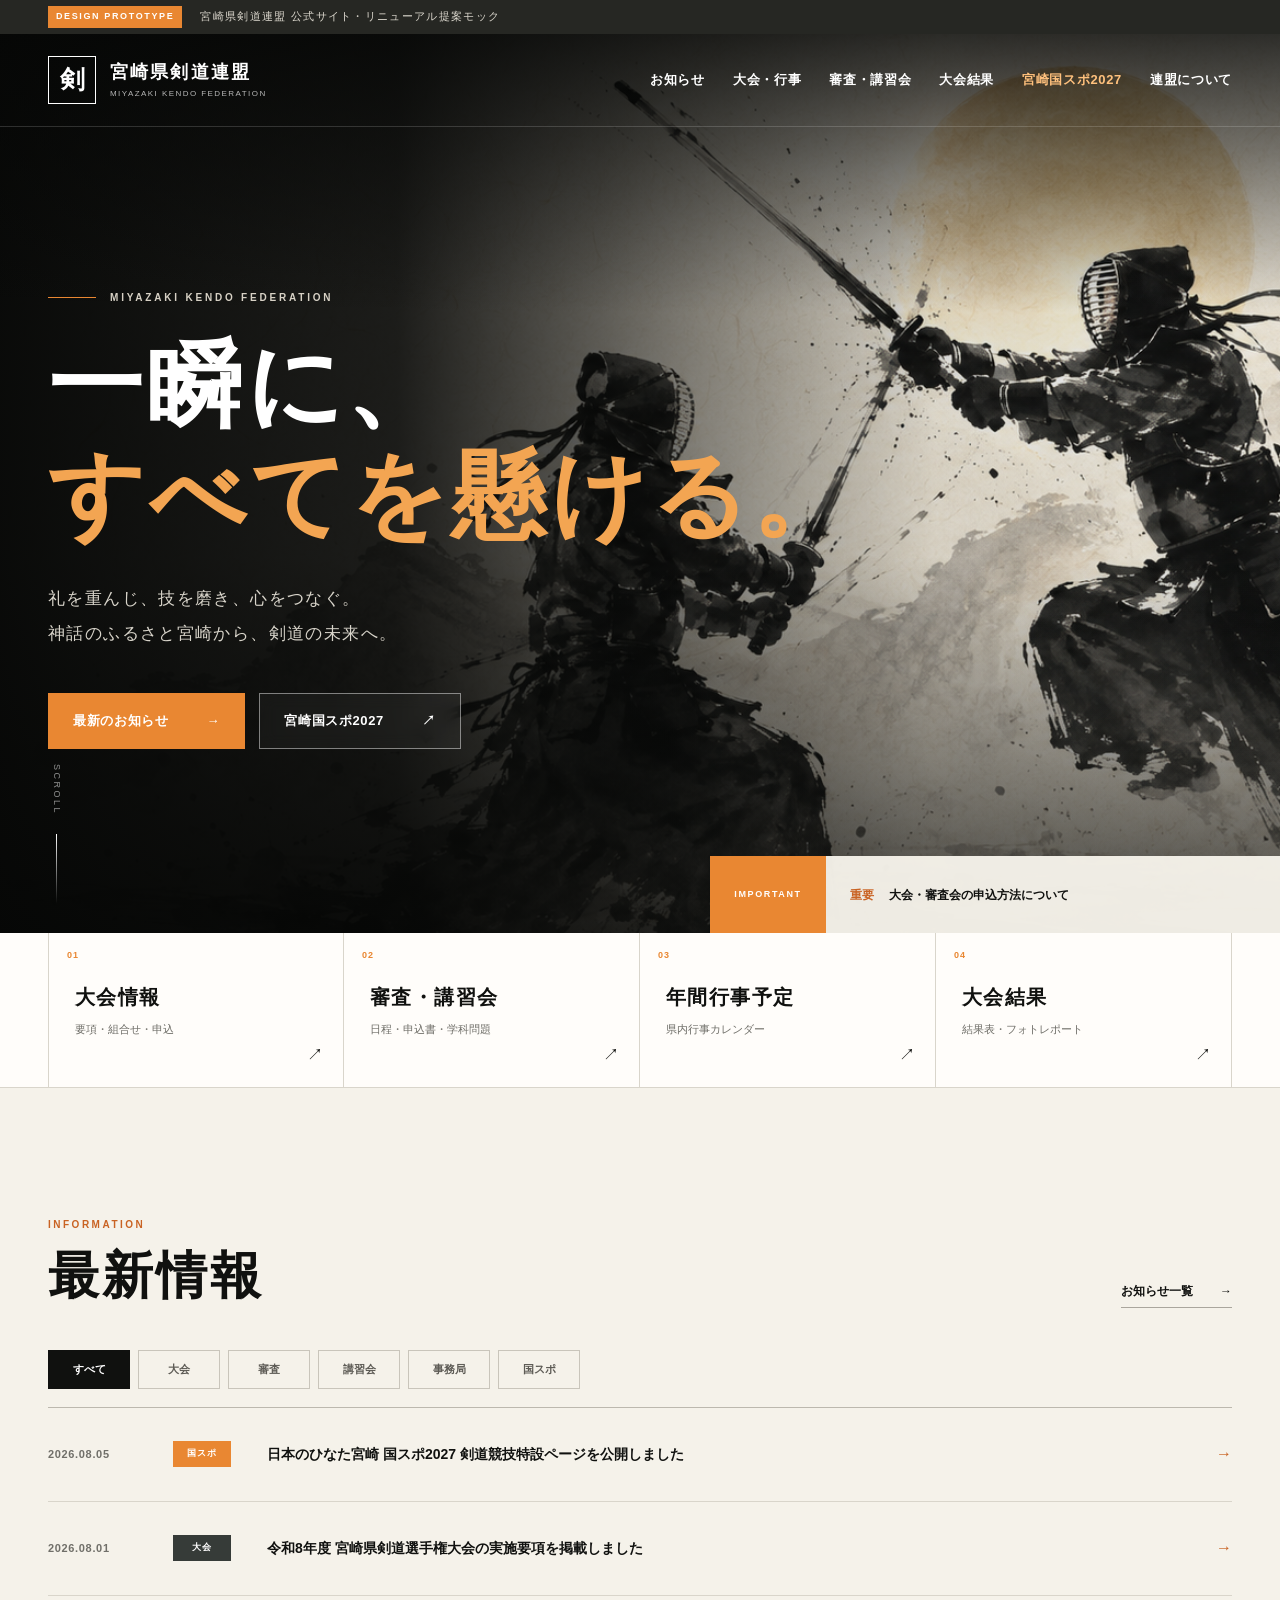
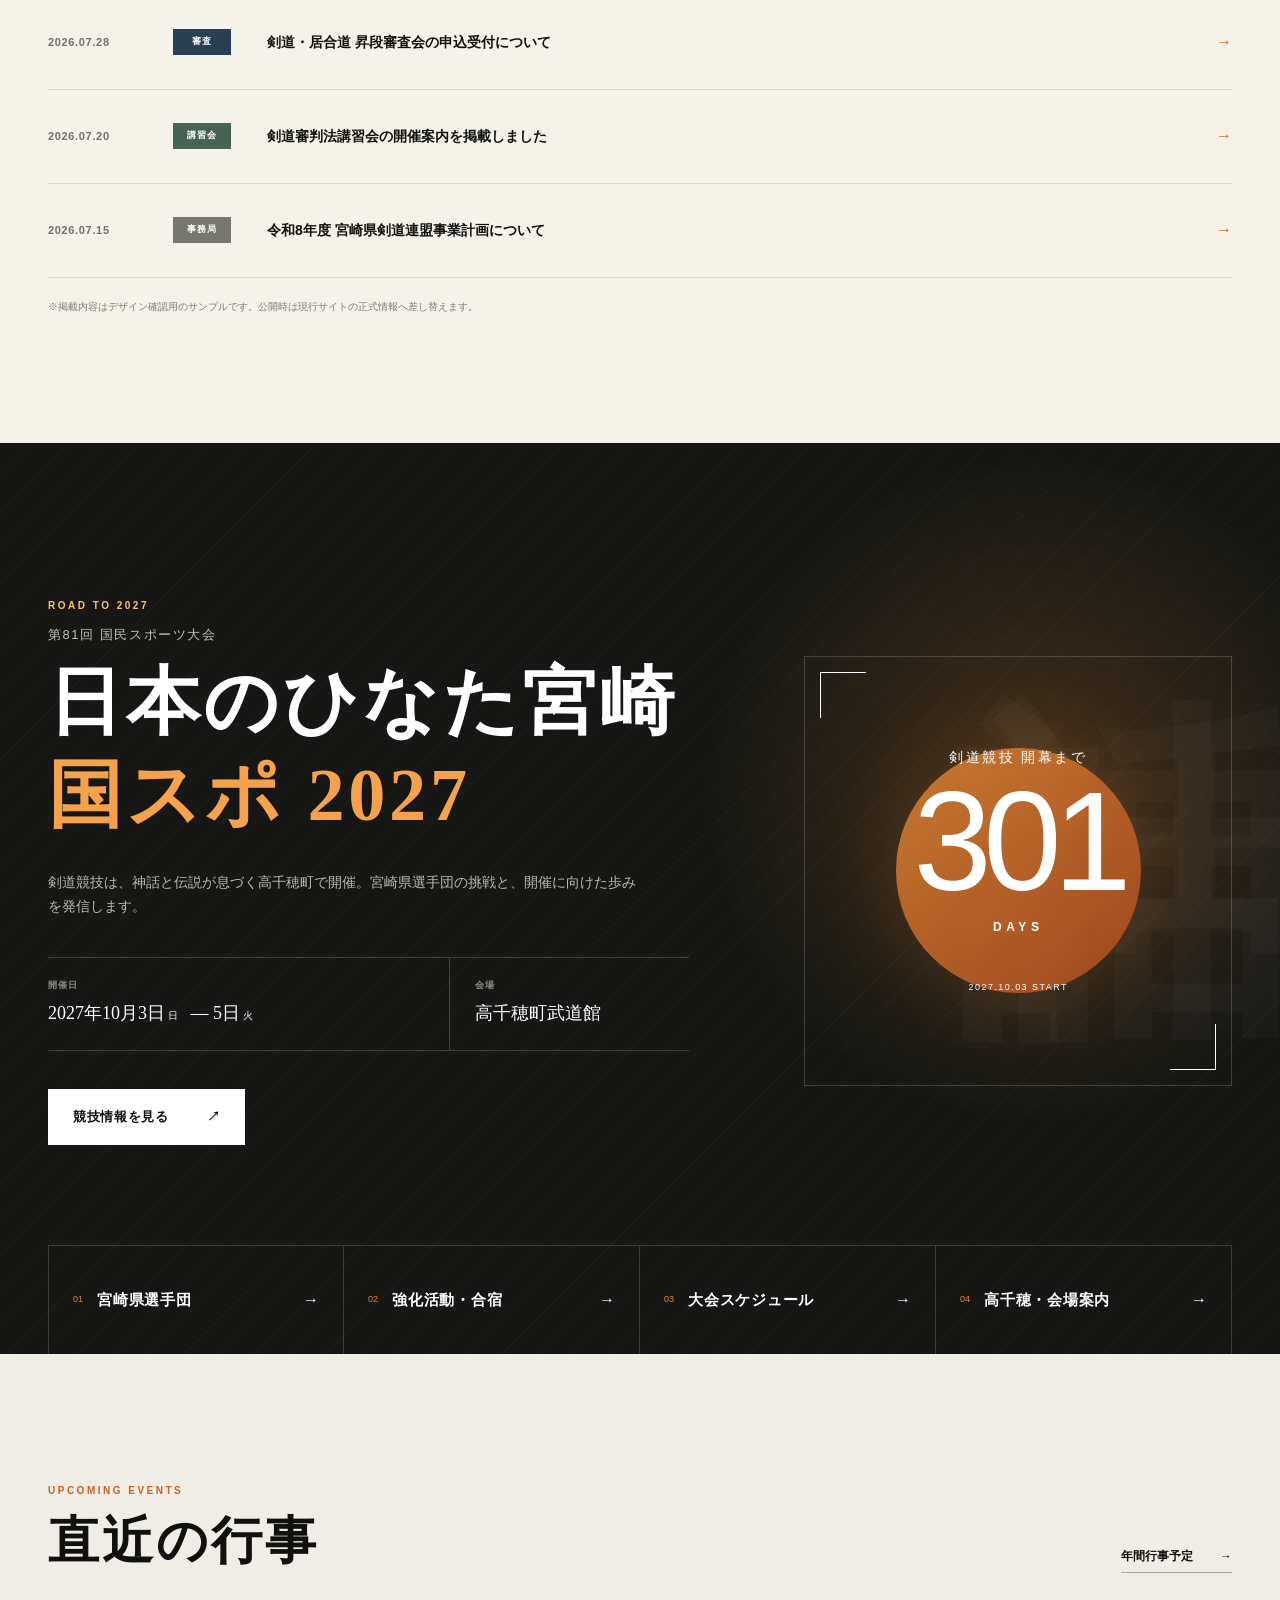
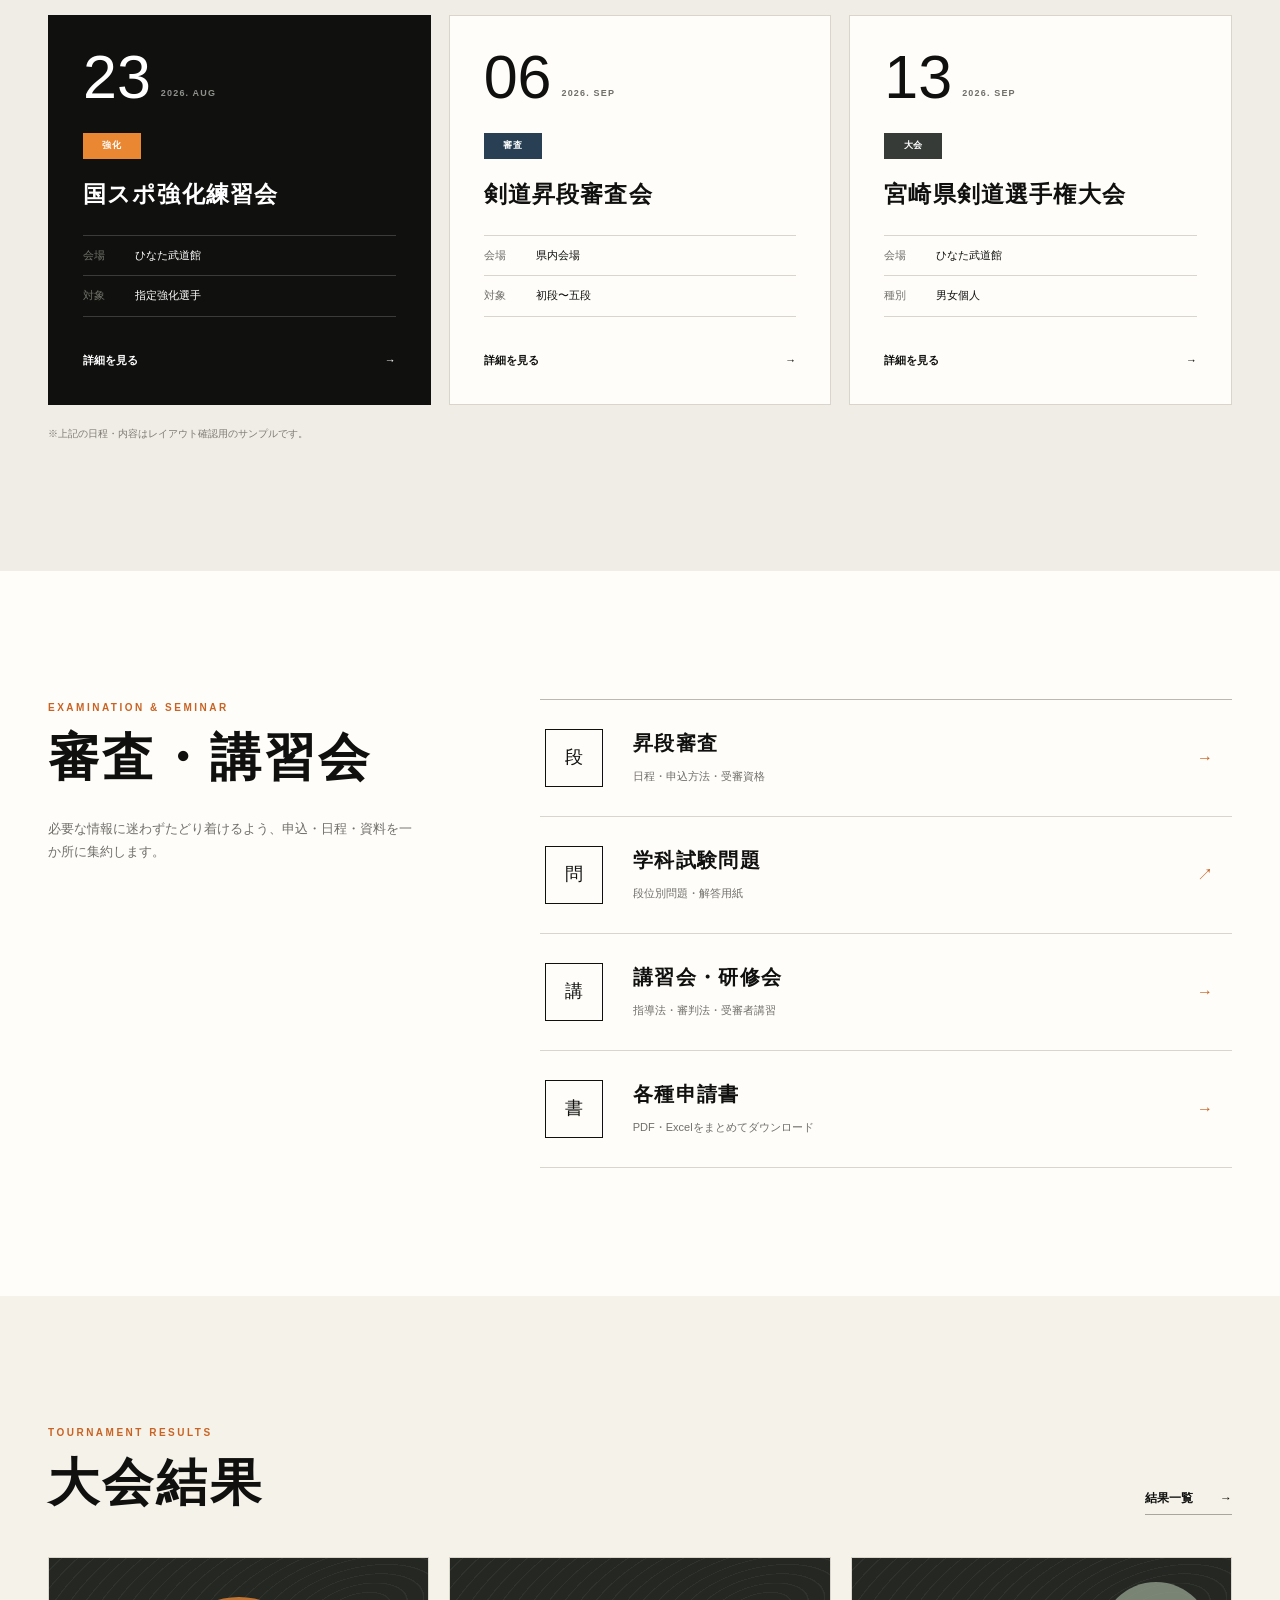
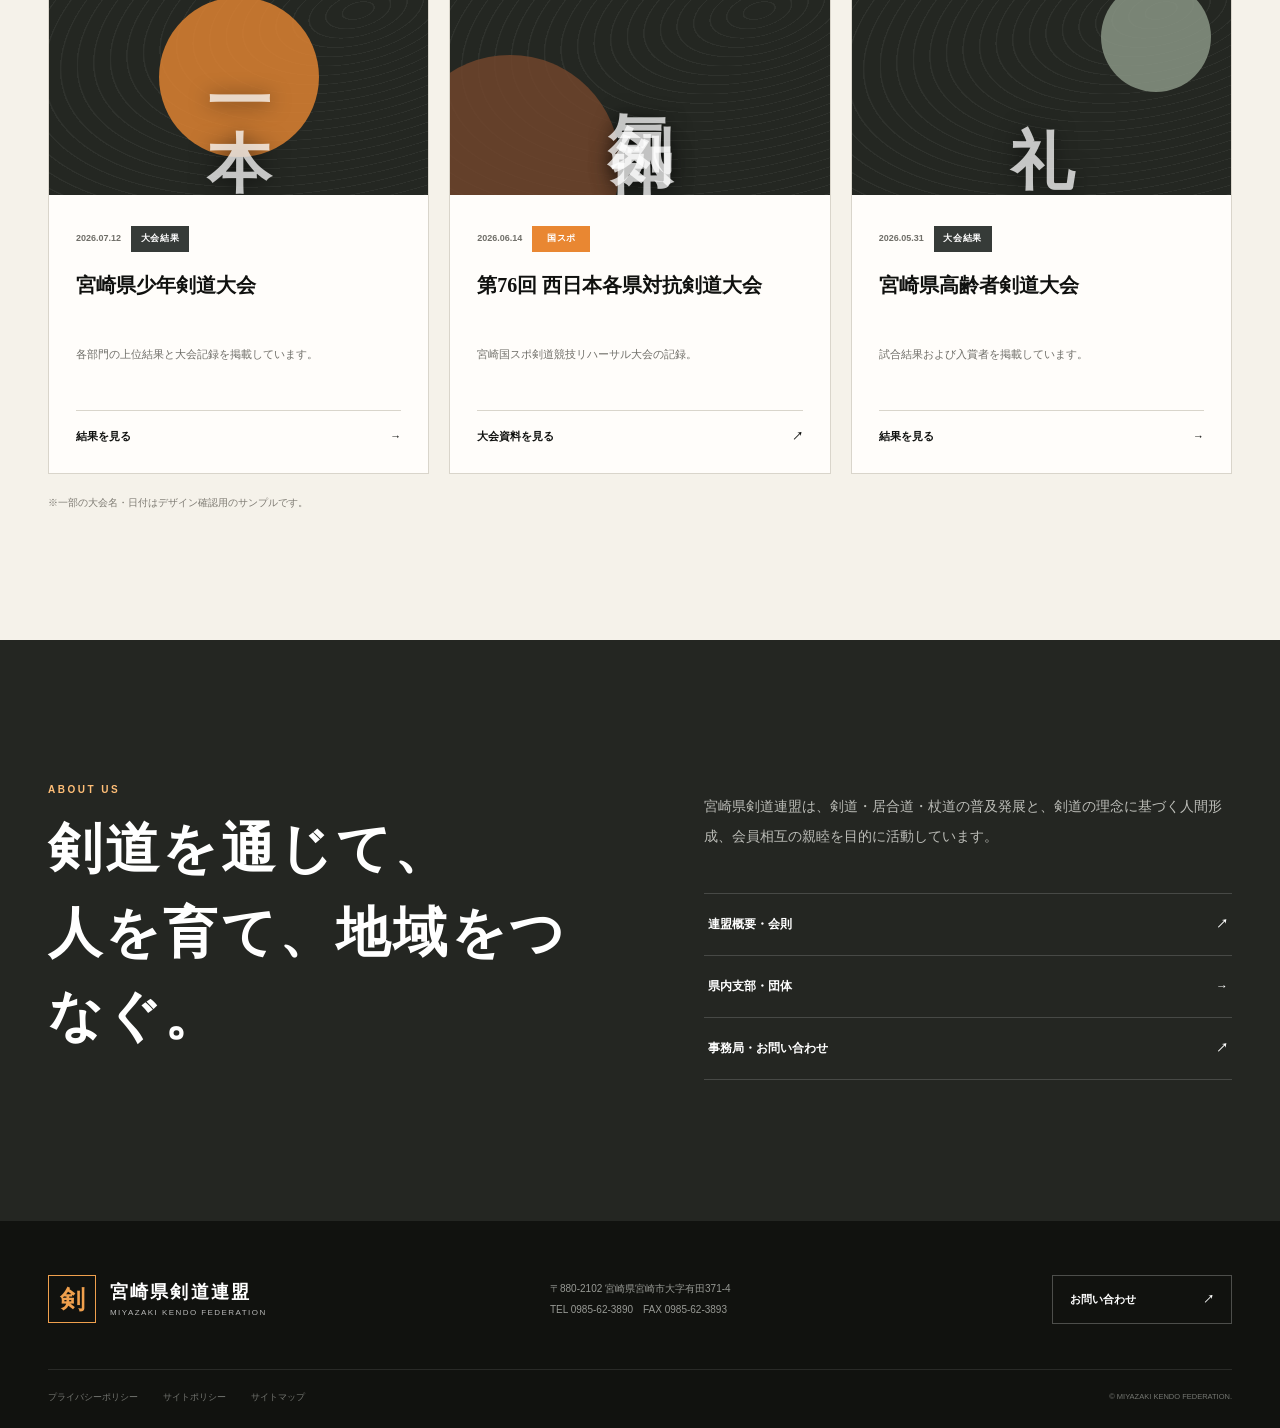
==== index.html @ b19fb517 "Add files via upload" ====
<!doctype html>
<html lang="ja">
<head>
  <meta charset="utf-8">
  <meta name="viewport" content="width=device-width,initial-scale=1,viewport-fit=cover">
  <meta name="description" content="宮崎県剣道連盟公式サイト リニューアル提案モックアップ">
  <meta name="theme-color" content="#10100f">
  <title>宮崎県剣道連盟｜リニューアル提案</title>
  <link rel="icon" href="assets/favicon.svg" type="image/svg+xml">
  <style>
@charset "UTF-8";

:root {
  --ink: #10110f;
  --ink-2: #181a17;
  --paper: #f5f2ea;
  --white: #fffdfa;
  --line: #d9d5cb;
  --muted: #706f69;
  --sun: #e98732;
  --sun-dark: #c96323;
  --navy: #283f54;
  --green: #476354;
  --max: 1200px;
  --pad: clamp(20px, 4vw, 48px);
  --serif: "Yu Mincho", "Hiragino Mincho ProN", "Noto Serif JP", serif;
  --sans: Inter, "Helvetica Neue", "Hiragino Kaku Gothic ProN", "Yu Gothic", sans-serif;
}

* { box-sizing: border-box; }
html { scroll-behavior: smooth; }
body { margin: 0; background: var(--paper); color: var(--ink); font-family: var(--sans); line-height: 1.75; -webkit-font-smoothing: antialiased; }
a { color: inherit; text-decoration: none; }
button { font: inherit; }
img, svg { display: block; max-width: 100%; }
.shell { width: min(var(--max), calc(100% - var(--pad) * 2)); margin-inline: auto; }
.skip-link { position: fixed; z-index: 999; top: 10px; left: 10px; transform: translateY(-150%); padding: 10px 16px; background: #fff; color: #000; }
.skip-link:focus { transform: none; }

.prototype-bar { background: #262723; color: #dcd8ce; font-size: 11px; letter-spacing: .12em; }
.prototype-bar__inner { min-height: 34px; display: flex; align-items: center; gap: 18px; }
.prototype-bar span { padding: 3px 8px; background: var(--sun); color: #fff; font-size: 9px; font-weight: 800; letter-spacing: .18em; }
.prototype-bar p { margin: 0; }

.site-header { position: absolute; z-index: 20; top: 34px; width: 100%; color: #fff; border-bottom: 1px solid rgba(255,255,255,.16); }
.site-header__inner { min-height: 92px; display: flex; align-items: center; justify-content: space-between; gap: 32px; }
.brand { display: inline-flex; align-items: center; gap: 14px; flex-shrink: 0; }
.brand__mon { width: 48px; height: 48px; display: grid; place-items: center; border: 1px solid currentColor; font-family: var(--serif); font-size: 25px; font-weight: 700; }
.brand__text { display: flex; flex-direction: column; line-height: 1.25; }
.brand__text strong { font-family: var(--serif); font-size: 18px; letter-spacing: .12em; }
.brand__text small { margin-top: 5px; font-size: 8px; letter-spacing: .18em; opacity: .7; }
.global-nav { display: flex; align-items: center; gap: clamp(18px, 2.2vw, 34px); font-size: 13px; font-weight: 700; letter-spacing: .05em; }
.global-nav a { position: relative; padding-block: 34px; }
.global-nav a::after { content: ""; position: absolute; bottom: 24px; left: 0; width: 0; height: 1px; background: var(--sun); transition: width .25s ease; }
.global-nav a:hover::after, .global-nav a:focus-visible::after { width: 100%; }
.global-nav__kokuspo { color: #ffc17d; }
.menu-button { display: none; border: 0; background: transparent; color: inherit; cursor: pointer; }

.hero { position: relative; min-height: min(900px, 100svh); overflow: hidden; color: #fff; background: var(--ink); }
.hero__art { position: absolute; inset: 0; width: 100%; height: 100%; background: #0c0d0b; }
.hero__art img { position: absolute; inset: 0; width: 100%; height: 100%; object-fit: cover; object-position: center center; }
.hero__art::after {
  content: "";
  position: absolute;
  inset: 0;
  background:
    linear-gradient(180deg, rgba(5,6,5,.82) 0%, rgba(5,6,5,.5) 13%, transparent 31%),
    linear-gradient(90deg, rgba(5,6,5,.98) 0%, rgba(5,6,5,.9) 31%, rgba(5,6,5,.63) 47%, rgba(5,6,5,.12) 73%, rgba(5,6,5,.06) 100%),
    linear-gradient(0deg, rgba(5,6,5,.72) 0%, transparent 42%);
}
.hero__inner { position: relative; z-index: 2; min-height: min(900px, 100svh); padding-top: 190px; padding-bottom: 120px; display: flex; flex-direction: column; justify-content: center; }
.hero__eyebrow { display: flex; align-items: center; gap: 14px; margin-bottom: 26px; font-size: 10px; font-weight: 700; letter-spacing: .28em; color: #d7d1c5; }
.hero__eyebrow span { width: 48px; height: 1px; background: var(--sun); }
.hero h1 { margin: 0; font-family: var(--serif); font-weight: 600; font-size: clamp(52px, 7.4vw, 106px); line-height: 1.16; letter-spacing: .04em; }
.hero h1 em { color: #f3a552; font-style: normal; }
.hero__lead { margin: 30px 0 0; color: #d8d4ca; font-family: var(--serif); font-size: clamp(15px, 1.35vw, 19px); letter-spacing: .08em; line-height: 2; }
.hero__actions { margin-top: 42px; display: flex; flex-wrap: wrap; gap: 14px; }
.button { min-height: 56px; padding: 0 24px; display: inline-flex; align-items: center; justify-content: space-between; gap: 38px; border: 1px solid transparent; font-size: 13px; font-weight: 800; letter-spacing: .05em; transition: transform .2s, background .2s, border .2s; }
.button:hover { transform: translateY(-2px); }
.button--sun { background: var(--sun); color: #fff; }
.button--sun:hover { background: var(--sun-dark); }
.button--ghost { border-color: rgba(255,255,255,.45); background: rgba(255,255,255,.04); color: #fff; backdrop-filter: blur(8px); }
.button--ghost:hover { border-color: #fff; background: rgba(255,255,255,.1); }
.button--light { background: #fff; color: var(--ink); }
.hero__scroll { position: absolute; bottom: 30px; left: 0; margin: 0; writing-mode: vertical-rl; font-size: 9px; letter-spacing: .28em; color: rgba(255,255,255,.55); }
.hero__scroll span { display: inline-block; width: 1px; height: 70px; margin-top: 14px; background: linear-gradient(#fff, transparent); }
.hero__notice { position: absolute; z-index: 3; right: 0; bottom: 0; width: min(570px, 46vw); min-height: 78px; display: flex; align-items: center; background: rgba(245,242,234,.97); color: var(--ink); }
.hero__notice > span { align-self: stretch; width: 116px; display: grid; place-items: center; background: var(--sun); color: #fff; font-size: 9px; font-weight: 800; letter-spacing: .18em; }
.hero__notice a { flex: 1; padding: 20px 24px; font-size: 12px; font-weight: 700; }
.hero__notice b { margin-right: 12px; color: var(--sun-dark); }

.quick-links { position: relative; z-index: 4; margin-top: -1px; background: var(--white); border-bottom: 1px solid var(--line); }
.quick-links__grid { display: grid; grid-template-columns: repeat(4, 1fr); }
.quick-links a { position: relative; min-height: 154px; padding: 30px 26px; display: flex; flex-direction: column; justify-content: center; border-right: 1px solid var(--line); transition: background .25s, color .25s; }
.quick-links a:first-child { border-left: 1px solid var(--line); }
.quick-links a:hover { background: var(--ink); color: #fff; }
.quick-links__no { position: absolute; top: 15px; left: 18px; color: var(--sun); font-size: 9px; font-weight: 800; letter-spacing: .1em; }
.quick-links strong { font-family: var(--serif); font-size: 20px; letter-spacing: .07em; }
.quick-links small { margin-top: 5px; color: var(--muted); font-size: 11px; }
.quick-links a:hover small { color: #aaa9a3; }
.quick-links i { position: absolute; right: 20px; bottom: 18px; font-style: normal; }

.section { padding-block: clamp(80px, 10vw, 140px); }
.section-heading { margin-bottom: 42px; }
.section-heading--split { display: flex; align-items: end; justify-content: space-between; gap: 20px; }
.section-kicker { margin: 0 0 10px; color: var(--sun-dark); font-size: 10px; font-weight: 900; letter-spacing: .25em; }
.section-kicker--light { color: #ffbe77; }
.section-heading h2, .exam h2 { margin: 0; font-family: var(--serif); font-size: clamp(36px, 4vw, 57px); line-height: 1.25; letter-spacing: .06em; }
.text-link { padding-bottom: 5px; border-bottom: 1px solid #aaa69d; font-size: 12px; font-weight: 800; }
.text-link span { margin-left: 24px; }

.news { background: var(--paper); }
.news-filter { display: flex; flex-wrap: wrap; gap: 8px; margin-bottom: 18px; }
.news-filter button { min-width: 82px; padding: 9px 18px; border: 1px solid #c9c5bb; background: transparent; color: #5d5b55; cursor: pointer; font-size: 11px; font-weight: 700; transition: .2s; }
.news-filter button:hover, .news-filter button.is-active { border-color: var(--ink); background: var(--ink); color: #fff; }
.news-list { border-top: 1px solid #bcb8ae; }
.news-item { min-height: 94px; display: grid; grid-template-columns: 105px 74px 1fr 30px; align-items: center; gap: 20px; border-bottom: 1px solid var(--line); transition: background .2s, padding .2s; }
.news-item:hover { padding-inline: 16px; background: rgba(255,255,255,.55); }
.news-item[hidden] { display: none; }
.news-item time { color: var(--muted); font-size: 11px; font-weight: 700; letter-spacing: .06em; }
.news-item h3 { margin: 0; font-size: 14px; font-weight: 600; }
.news-item__arrow { text-align: right; color: var(--sun-dark); }
.tag { width: max-content; min-width: 58px; padding: 5px 9px; display: inline-block; background: #363b38; color: #fff; text-align: center; font-size: 9px; font-weight: 800; letter-spacing: .08em; }
.tag--sun { background: var(--sun); }
.tag--navy { background: var(--navy); }
.tag--green { background: var(--green); }
.tag--gray { background: #77766f; }
.sample-note { margin: 20px 0 0; color: #7d7a72; font-size: 10px; }

.kokuspo { position: relative; overflow: hidden; padding: clamp(90px, 12vw, 160px) 0 0; background: #161714; color: #fff; }
.kokuspo::before { content: ""; position: absolute; inset: 0; background: radial-gradient(circle at 81% 38%, rgba(232,135,50,.21), transparent 28%), repeating-linear-gradient(135deg, transparent 0 23px, rgba(255,255,255,.018) 24px 25px); }
.kokuspo__kanji { position: absolute; right: -20px; top: -40px; color: rgba(255,255,255,.025); font-family: var(--serif); font-weight: 700; font-size: clamp(180px, 27vw, 420px); line-height: 1; writing-mode: vertical-rl; }
.kokuspo__grid { position: relative; display: grid; grid-template-columns: 1.2fr .8fr; align-items: center; gap: clamp(50px, 9vw, 130px); padding-bottom: 100px; }
.kokuspo__label { margin: 0 0 9px; color: #c5c0b7; font-size: 13px; letter-spacing: .12em; }
.kokuspo h2 { margin: 0; font-family: var(--serif); font-size: clamp(44px, 5.8vw, 78px); line-height: 1.25; letter-spacing: .05em; }
.kokuspo h2 em { color: #f6a14b; font-style: normal; }
.kokuspo__content > p:not([class]) { max-width: 590px; margin: 28px 0 0; color: #bdb9b0; font-size: 14px; }
.kokuspo__facts { margin: 38px 0; display: grid; grid-template-columns: 1.25fr .75fr; border-top: 1px solid rgba(255,255,255,.18); border-bottom: 1px solid rgba(255,255,255,.18); }
.kokuspo__facts div { padding: 20px 20px 20px 0; }
.kokuspo__facts div + div { padding-left: 25px; border-left: 1px solid rgba(255,255,255,.18); }
.kokuspo__facts dt { color: #8d8c86; font-size: 9px; font-weight: 700; letter-spacing: .12em; }
.kokuspo__facts dd { margin: 5px 0 0; font-family: var(--serif); font-size: 18px; }
.kokuspo__facts small { margin-inline: 3px 8px; font-size: 10px; }
.countdown { position: relative; min-height: 430px; display: flex; flex-direction: column; align-items: center; justify-content: center; border: 1px solid rgba(255,255,255,.18); text-align: center; overflow: hidden; }
.countdown::before, .countdown::after { content: ""; position: absolute; width: 45px; height: 45px; border-color: rgba(255,255,255,.38); }
.countdown::before { top: 15px; left: 15px; border-top: 1px solid; border-left: 1px solid; }
.countdown::after { right: 15px; bottom: 15px; border-right: 1px solid; border-bottom: 1px solid; }
.countdown__sun { position: absolute; width: 245px; height: 245px; border-radius: 50%; background: linear-gradient(135deg, #e78b37, #b74e1f); box-shadow: 0 0 90px rgba(232,135,50,.22); opacity: .82; }
.countdown p, .countdown strong, .countdown span, .countdown small { position: relative; }
.countdown p { margin: 0 0 5px; font-family: var(--serif); font-size: 14px; letter-spacing: .18em; }
.countdown strong { font-size: clamp(92px, 11vw, 145px); font-weight: 300; line-height: .95; letter-spacing: -.06em; }
.countdown > span { margin-top: 8px; font-size: 12px; font-weight: 800; letter-spacing: .38em; }
.countdown small { margin-top: 42px; font-size: 9px; letter-spacing: .16em; }
.kokuspo__links { position: relative; display: grid; grid-template-columns: repeat(4, 1fr); border-top: 1px solid rgba(255,255,255,.16); }
.kokuspo__links a { min-height: 108px; padding: 24px; display: grid; grid-template-columns: auto 1fr auto; align-items: center; gap: 14px; border-right: 1px solid rgba(255,255,255,.16); transition: background .2s; }
.kokuspo__links a:first-child { border-left: 1px solid rgba(255,255,255,.16); }
.kokuspo__links a:hover { background: rgba(255,255,255,.06); }
.kokuspo__links span { color: var(--sun); font-size: 9px; }
.kokuspo__links strong { font-family: var(--serif); font-size: 15px; letter-spacing: .05em; }
.kokuspo__links i { font-style: normal; }

.schedule { background: #efede6; }
.event-grid { display: grid; grid-template-columns: repeat(3, 1fr); gap: 18px; }
.event-card { min-height: 390px; padding: 34px; display: flex; flex-direction: column; background: var(--white); border: 1px solid var(--line); transition: transform .25s, box-shadow .25s; }
.event-card:hover { transform: translateY(-5px); box-shadow: 0 18px 35px rgba(33,32,28,.09); }
.event-card--featured { background: var(--ink); color: #fff; border-color: var(--ink); }
.event-card__date { display: flex; align-items: end; gap: 10px; margin-bottom: 28px; }
.event-card__date strong { font-size: 61px; font-weight: 300; line-height: .9; }
.event-card__date span { padding-bottom: 4px; color: var(--muted); font-size: 9px; font-weight: 800; letter-spacing: .13em; }
.event-card--featured .event-card__date span { color: #8f918c; }
.event-card h3 { margin: 20px 0 24px; font-family: var(--serif); font-size: 23px; line-height: 1.4; letter-spacing: .05em; }
.event-card dl { margin: 0; border-top: 1px solid var(--line); }
.event-card--featured dl { border-color: rgba(255,255,255,.18); }
.event-card dl div { padding: 10px 0; display: grid; grid-template-columns: 52px 1fr; border-bottom: 1px solid var(--line); font-size: 11px; }
.event-card--featured dl div { border-color: rgba(255,255,255,.18); }
.event-card dt { color: var(--muted); }
.event-card dd { margin: 0; }
.event-card a { margin-top: auto; padding-top: 26px; display: flex; justify-content: space-between; font-size: 11px; font-weight: 800; }

.exam { background: var(--white); }
.exam__grid { display: grid; grid-template-columns: .72fr 1.28fr; gap: clamp(50px, 8vw, 110px); align-items: start; }
.exam__heading { position: sticky; top: 30px; }
.exam__heading > p:last-child { max-width: 370px; margin-top: 28px; color: var(--muted); font-size: 13px; }
.exam__links { border-top: 1px solid #bcb8ae; }
.exam__links a { min-height: 117px; padding: 18px 5px; display: grid; grid-template-columns: 64px 1fr 30px; align-items: center; gap: 24px; border-bottom: 1px solid var(--line); transition: padding .2s, background .2s; }
.exam__links a:hover { padding-inline: 18px; background: #f6f3eb; }
.exam__icon { width: 58px; height: 58px; display: grid; place-items: center; border: 1px solid var(--ink); font-family: var(--serif); font-size: 18px; }
.exam__links strong { display: block; font-family: var(--serif); font-size: 20px; letter-spacing: .07em; }
.exam__links small { color: var(--muted); font-size: 11px; }
.exam__links i { color: var(--sun-dark); font-style: normal; }

.results { background: var(--paper); }
.result-grid { display: grid; grid-template-columns: repeat(3, 1fr); gap: 20px; }
.result-card { background: var(--white); border: 1px solid var(--line); }
.result-card__visual { position: relative; aspect-ratio: 16/10; display: grid; place-items: center; overflow: hidden; background: #242722; color: rgba(255,255,255,.75); }
.result-card__visual::before, .result-card__visual::after { content: ""; position: absolute; }
.result-card__visual::before { inset: -20%; background: repeating-radial-gradient(ellipse at 75% 40%, transparent 0 15px, rgba(255,255,255,.05) 16px 17px); transform: rotate(-15deg); }
.result-card__visual::after { width: 160px; height: 160px; border-radius: 50%; background: var(--sun); opacity: .8; }
.result-card__visual--two::after { width: 220px; height: 220px; left: -50px; bottom: -80px; background: #75462c; }
.result-card__visual--three::after { width: 110px; height: 110px; right: 20px; top: 24px; background: #8f9b8a; }
.result-card__visual span { position: relative; z-index: 1; font-family: var(--serif); font-size: clamp(42px, 5vw, 74px); font-weight: 700; writing-mode: vertical-rl; letter-spacing: .15em; text-shadow: 0 2px 20px rgba(0,0,0,.5); }
.result-card__body { padding: 27px; }
.result-card__body time { margin-right: 10px; color: var(--muted); font-size: 9px; font-weight: 700; }
.result-card__body h3 { min-height: 67px; margin: 18px 0 8px; font-family: var(--serif); font-size: 20px; line-height: 1.5; }
.result-card__body p { min-height: 43px; margin: 0; color: var(--muted); font-size: 11px; }
.result-card__body a { margin-top: 22px; padding-top: 16px; display: flex; justify-content: space-between; border-top: 1px solid var(--line); font-size: 11px; font-weight: 800; }

.about { padding-block: clamp(90px, 11vw, 150px); background: #242622; color: #fff; }
.about__grid { display: grid; grid-template-columns: 1fr 1fr; gap: clamp(50px, 10vw, 140px); }
.about__statement h2 { margin: 0; font-family: var(--serif); font-size: clamp(36px, 4.2vw, 58px); line-height: 1.55; letter-spacing: .06em; }
.about__mobile-break { display: none; }
.about__body > p { margin: 10px 0 42px; color: #bbbcb7; font-size: 14px; line-height: 2.15; }
.about__links { border-top: 1px solid rgba(255,255,255,.16); }
.about__links a { padding: 20px 4px; display: flex; justify-content: space-between; border-bottom: 1px solid rgba(255,255,255,.16); font-size: 12px; font-weight: 700; }

.site-footer { padding: 54px 0 22px; background: #11120f; color: #fff; }
.site-footer__top { display: grid; grid-template-columns: 1fr 1fr auto; align-items: center; gap: 35px; padding-bottom: 45px; }
.brand--footer .brand__mon { color: #f0a04d; }
.site-footer__address { color: #989a95; font-size: 10px; }
.site-footer__address p { margin: 3px 0; }
.footer-contact { min-width: 180px; padding: 14px 17px; display: flex; justify-content: space-between; border: 1px solid rgba(255,255,255,.25); font-size: 11px; font-weight: 700; }
.site-footer__bottom { padding-top: 20px; display: flex; justify-content: space-between; gap: 20px; border-top: 1px solid rgba(255,255,255,.1); color: #747671; font-size: 9px; }
.site-footer__bottom nav { display: flex; flex-wrap: wrap; gap: 25px; }
.page-top { position: fixed; z-index: 10; right: 18px; bottom: 18px; width: 46px; height: 46px; display: grid; place-items: center; background: var(--sun); color: #fff; box-shadow: 0 10px 25px rgba(0,0,0,.18); opacity: 0; pointer-events: none; transition: opacity .2s, transform .2s; }
.page-top.is-visible { opacity: 1; pointer-events: auto; }
.page-top:hover { transform: translateY(-3px); }

@media (max-width: 1020px) {
  .site-header__inner { min-height: 78px; }
  .global-nav { position: fixed; z-index: 50; inset: 112px 0 auto; max-height: 0; overflow: hidden; display: flex; flex-direction: column; align-items: stretch; gap: 0; background: rgba(16,17,15,.98); transition: max-height .35s ease; }
  .global-nav.is-open { max-height: calc(100svh - 112px); border-top: 1px solid rgba(255,255,255,.13); }
  .global-nav a { padding: 19px var(--pad); border-bottom: 1px solid rgba(255,255,255,.1); }
  .global-nav a::after { display: none; }
  .menu-button { width: 48px; display: flex; flex-direction: column; align-items: flex-end; gap: 5px; }
  .menu-button span { width: 30px; height: 1px; background: currentColor; transition: transform .2s, opacity .2s; }
  .menu-button b { margin-top: 2px; font-size: 7px; letter-spacing: .15em; }
  .menu-button[aria-expanded="true"] span:nth-child(1) { transform: translateY(6px) rotate(45deg); }
  .menu-button[aria-expanded="true"] span:nth-child(2) { opacity: 0; }
  .menu-button[aria-expanded="true"] span:nth-child(3) { transform: translateY(-6px) rotate(-45deg); }
  .hero__notice { width: min(630px, 70vw); }
  .quick-links__grid { grid-template-columns: repeat(2, 1fr); }
  .quick-links a:nth-child(3) { border-left: 1px solid var(--line); }
  .quick-links a:nth-child(-n+2) { border-bottom: 1px solid var(--line); }
  .kokuspo__grid { grid-template-columns: 1fr 1fr; gap: 45px; }
  .kokuspo__links { grid-template-columns: repeat(2, 1fr); }
  .kokuspo__links a:nth-child(3) { border-left: 1px solid rgba(255,255,255,.16); }
  .kokuspo__links a:nth-child(-n+2) { border-bottom: 1px solid rgba(255,255,255,.16); }
  .event-grid, .result-grid { grid-template-columns: 1fr 1fr; }
  .result-card:last-child { grid-column: 1 / -1; max-width: calc(50% - 10px); }
}

@media (max-width: 760px) {
  :root { --pad: 20px; }
  .prototype-bar__inner { min-height: 30px; }
  .prototype-bar p { overflow: hidden; white-space: nowrap; text-overflow: ellipsis; }
  .site-header { top: 30px; }
  .site-header__inner { min-height: 70px; }
  .brand__mon { width: 41px; height: 41px; font-size: 21px; }
  .brand__text strong { font-size: 15px; }
  .brand__text small { font-size: 6px; }
  .global-nav { inset: 100px 0 auto; }
  .global-nav.is-open { max-height: calc(100svh - 100px); }
  .hero { min-height: 690px; }
  .hero__art { background: #090a08; }
  .hero__art img {
    inset: auto;
    top: 92px;
    left: 50%;
    width: clamp(540px, 142vw, 650px);
    height: auto;
    max-width: none;
    transform: translateX(-52%);
    object-fit: contain;
    object-position: center top;
  }
  .hero__art::after {
    background:
      linear-gradient(180deg,
        rgba(5,6,5,.62) 0,
        rgba(5,6,5,.24) 95px,
        rgba(5,6,5,.08) 210px,
        rgba(5,6,5,.24) 305px,
        rgba(5,6,5,.92) 410px,
        #050605 500px),
      linear-gradient(90deg,
        rgba(5,6,5,.86) 0%,
        rgba(5,6,5,.48) 34%,
        rgba(5,6,5,.09) 64%,
        rgba(5,6,5,.02) 100%);
  }
  .hero__inner {
    min-height: 690px;
    padding-top: 188px;
    padding-bottom: 100px;
    justify-content: flex-start;
  }
  .hero__eyebrow {
    position: absolute;
    top: 116px;
    left: var(--pad);
    max-width: calc(100% - var(--pad) * 2);
    margin: 0;
    gap: 9px;
    color: rgba(255,255,255,.92);
    font-size: 8px;
    letter-spacing: .18em;
    line-height: 1.45;
    text-shadow: 0 2px 12px rgba(0,0,0,.85);
  }
  .hero__eyebrow span { width: 24px; flex: 0 0 24px; }
  .hero h1 {
    max-width: 100%;
    font-size: clamp(34px, 9.6vw, 42px);
    line-height: 1.13;
    letter-spacing: .01em;
    text-shadow: 0 3px 20px rgba(0,0,0,.95);
  }
  .hero h1 em { color: #f5a04a; }
  .hero__lead {
    max-width: 350px;
    margin-top: clamp(78px, 22vw, 96px);
    color: #e3ded3;
    font-size: 13px;
    line-height: 1.9;
    letter-spacing: .045em;
  }
  .hero__actions { margin-top: 28px; align-items: stretch; flex-direction: column; width: min(100%, 340px); }
  .button { width: 100%; }
  .hero__scroll { display: none; }
  .hero__notice { width: calc(100% - 20px); min-height: 65px; }
  .hero__notice > span { width: 84px; font-size: 7px; }
  .hero__notice a { padding: 15px; font-size: 10px; }
  .quick-links__grid { width: 100%; grid-template-columns: repeat(2, 1fr); }
  .quick-links a { min-height: 130px; padding: 27px 20px; }
  .quick-links strong { font-size: 16px; }
  .quick-links small { font-size: 9px; }
  .section-heading--split { align-items: flex-start; }
  .text-link { flex-shrink: 0; margin-top: 14px; font-size: 10px; }
  .text-link span { margin-left: 9px; }
  .news-item { grid-template-columns: 88px 65px 1fr; gap: 8px; padding: 18px 0; }
  .news-item h3 { grid-column: 1 / -1; font-size: 13px; }
  .news-item__arrow { display: none; }
  .kokuspo__grid { grid-template-columns: 1fr; padding-bottom: 70px; }
  .kokuspo__facts { grid-template-columns: 1fr; }
  .kokuspo__facts div + div { padding-left: 0; border-left: 0; border-top: 1px solid rgba(255,255,255,.18); }
  .countdown { min-height: 360px; }
  .kokuspo__links { width: 100%; }
  .kokuspo__links a { min-height: 88px; padding: 18px; }
  .kokuspo__links strong { font-size: 13px; }
  .event-grid, .result-grid { grid-template-columns: 1fr; }
  .event-card { min-height: 350px; }
  .exam__grid { grid-template-columns: 1fr; }
  .exam__heading { position: static; }
  .exam__links a { grid-template-columns: 54px 1fr 20px; gap: 14px; }
  .exam__icon { width: 50px; height: 50px; }
  .exam__links strong { font-size: 17px; }
  .result-card:last-child { grid-column: auto; max-width: none; }
  .about__grid { grid-template-columns: 1fr; }
  .about__statement h2 { font-size: clamp(32px, 9vw, 38px); line-height: 1.5; }
  .about__mobile-break { display: block; }
  .site-footer__top { grid-template-columns: 1fr; }
  .footer-contact { width: 100%; }
  .site-footer__bottom { flex-direction: column; }
}

@media (max-width: 430px) {
  .brand__text small { letter-spacing: .1em; }
  .hero h1 { max-width: 100%; font-size: 35px; }
  .hero__lead br { display: block; }
  .quick-links strong { font-size: 14px; }
  .quick-links small { display: none; }
  .section-heading h2, .exam h2 { font-size: 38px; }
  .kokuspo__links { grid-template-columns: 1fr; }
  .kokuspo__links a { border-left: 1px solid rgba(255,255,255,.16); border-bottom: 1px solid rgba(255,255,255,.16); }
  .kokuspo__links a:last-child { border-bottom: 0; }
}

@media (prefers-reduced-motion: reduce) {
  html { scroll-behavior: auto; }
  *, *::before, *::after { transition-duration: .01ms !important; animation-duration: .01ms !important; }
}

</style>
</head>
<body>
  <a class="skip-link" href="#main">本文へ移動</a>

  <div class="prototype-bar" role="note">
    <div class="shell prototype-bar__inner">
      <span>DESIGN PROTOTYPE</span>
      <p>宮崎県剣道連盟 公式サイト・リニューアル提案モック</p>
    </div>
  </div>

  <header class="site-header" id="top">
    <div class="shell site-header__inner">
      <a class="brand" href="#top" aria-label="宮崎県剣道連盟 トップへ">
        <span class="brand__mon" aria-hidden="true">剣</span>
        <span class="brand__text">
          <strong>宮崎県剣道連盟</strong>
          <small>MIYAZAKI KENDO FEDERATION</small>
        </span>
      </a>

      <button class="menu-button" type="button" aria-controls="global-nav" aria-expanded="false">
        <span></span><span></span><span></span>
        <b>MENU</b>
      </button>

      <nav class="global-nav" id="global-nav" aria-label="メインメニュー">
        <a href="#news">お知らせ</a>
        <a href="#events">大会・行事</a>
        <a href="#exam">審査・講習会</a>
        <a href="#results">大会結果</a>
        <a class="global-nav__kokuspo" href="#kokuspo">宮崎国スポ2027</a>
        <a href="#about">連盟について</a>
      </nav>
    </div>
  </header>

  <main id="main">
    <section class="hero" aria-labelledby="hero-title">
      <div class="hero__art" aria-hidden="true">
        <img src="[data-uri]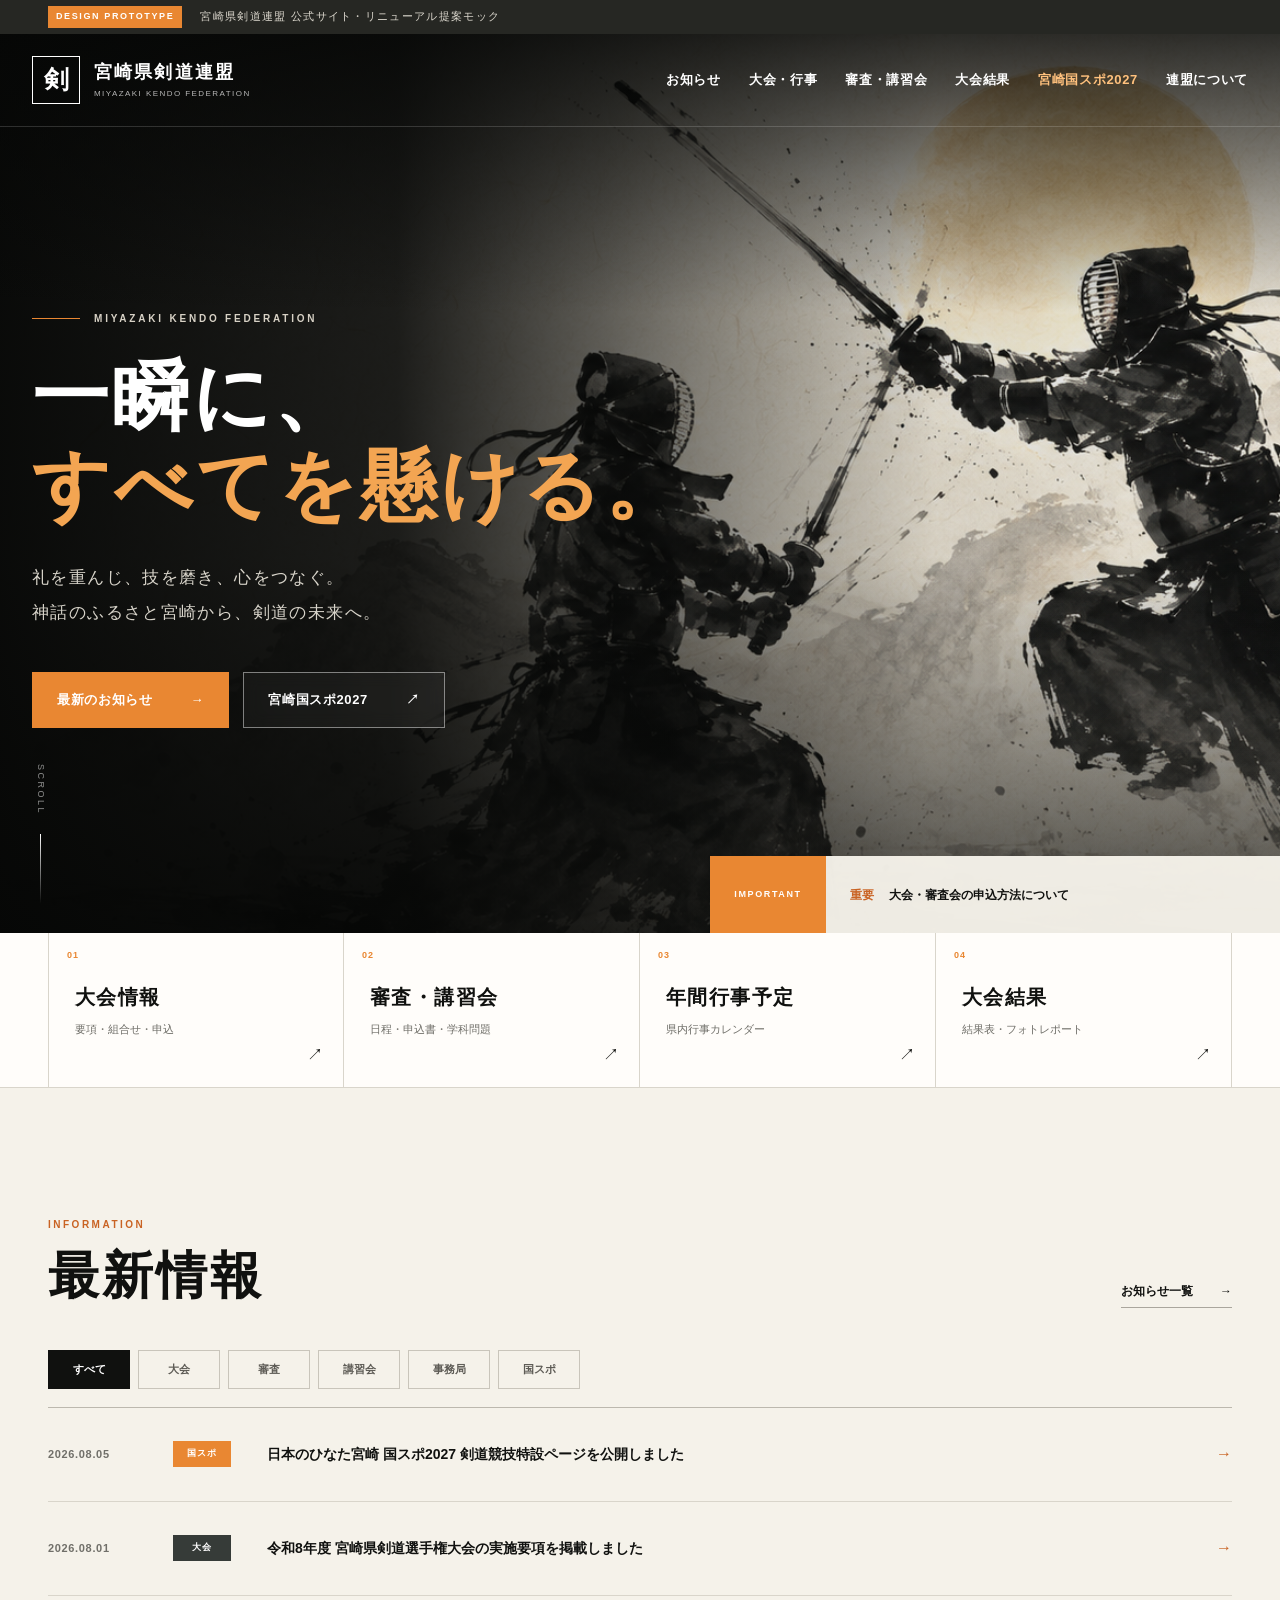
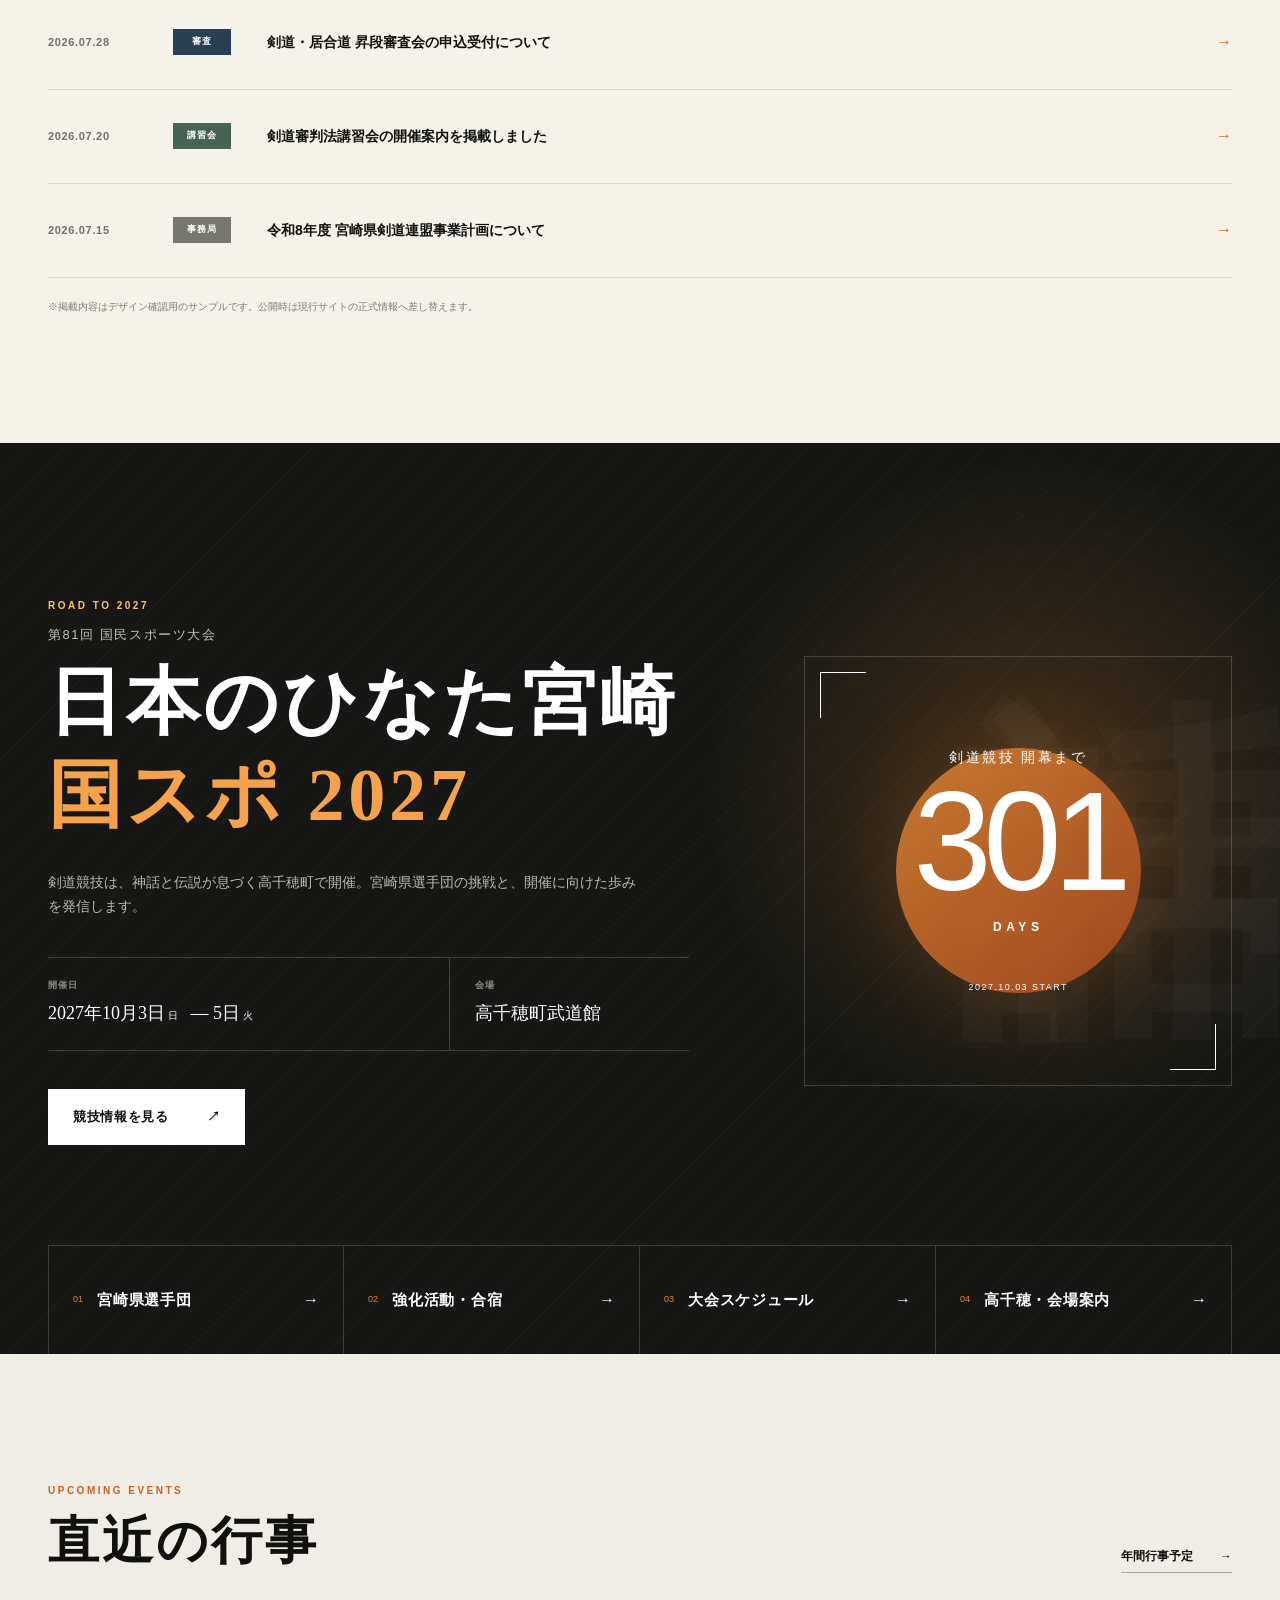
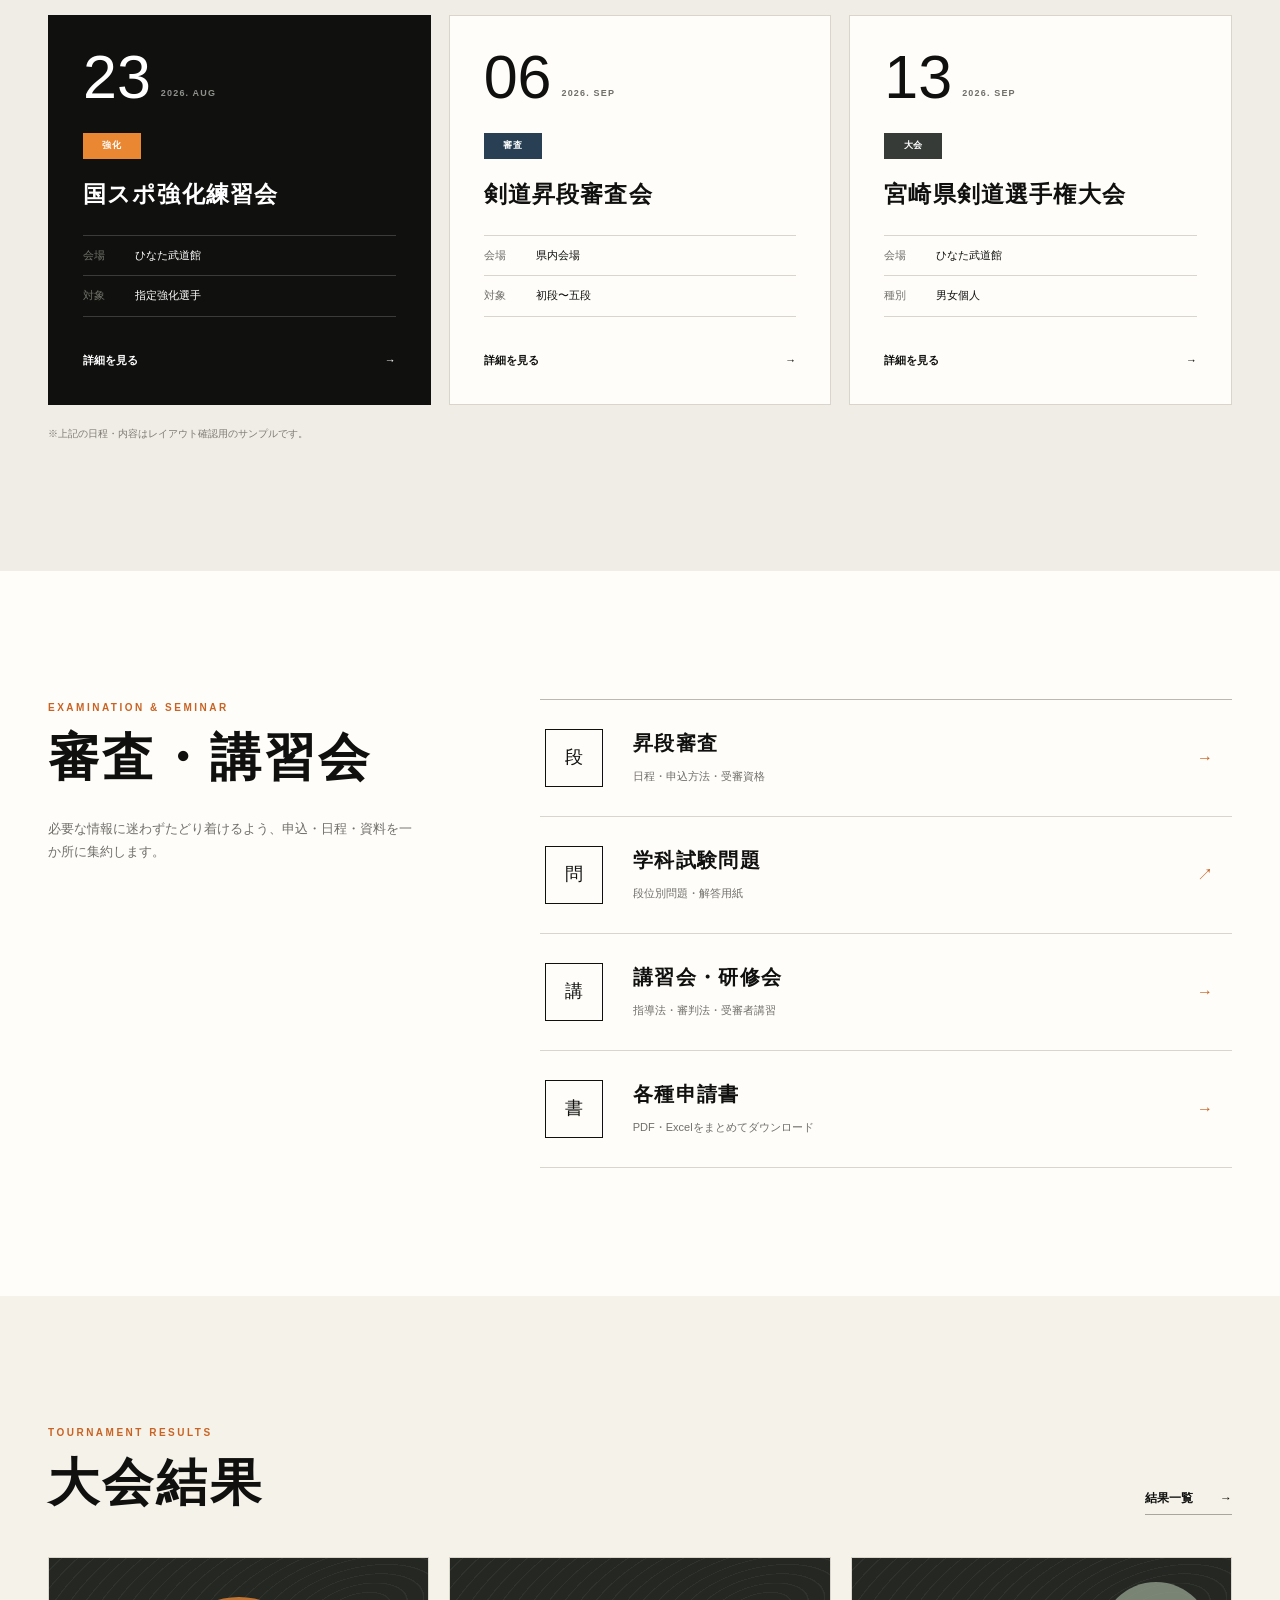
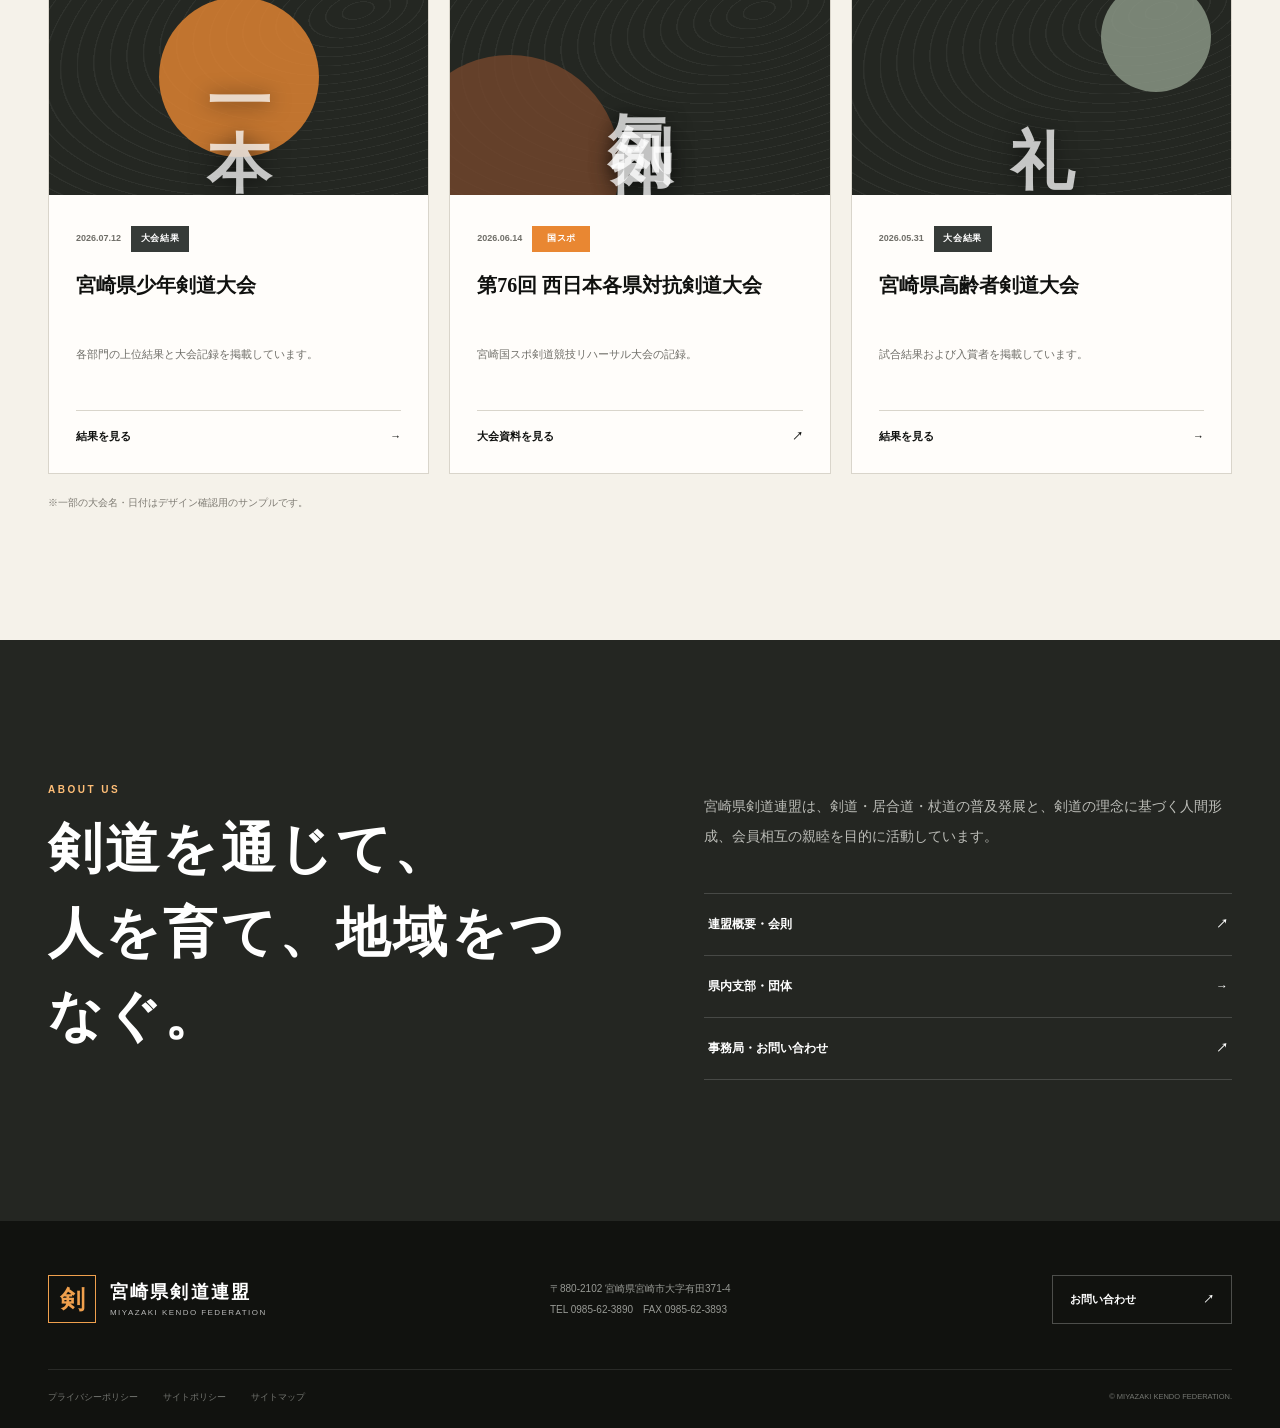
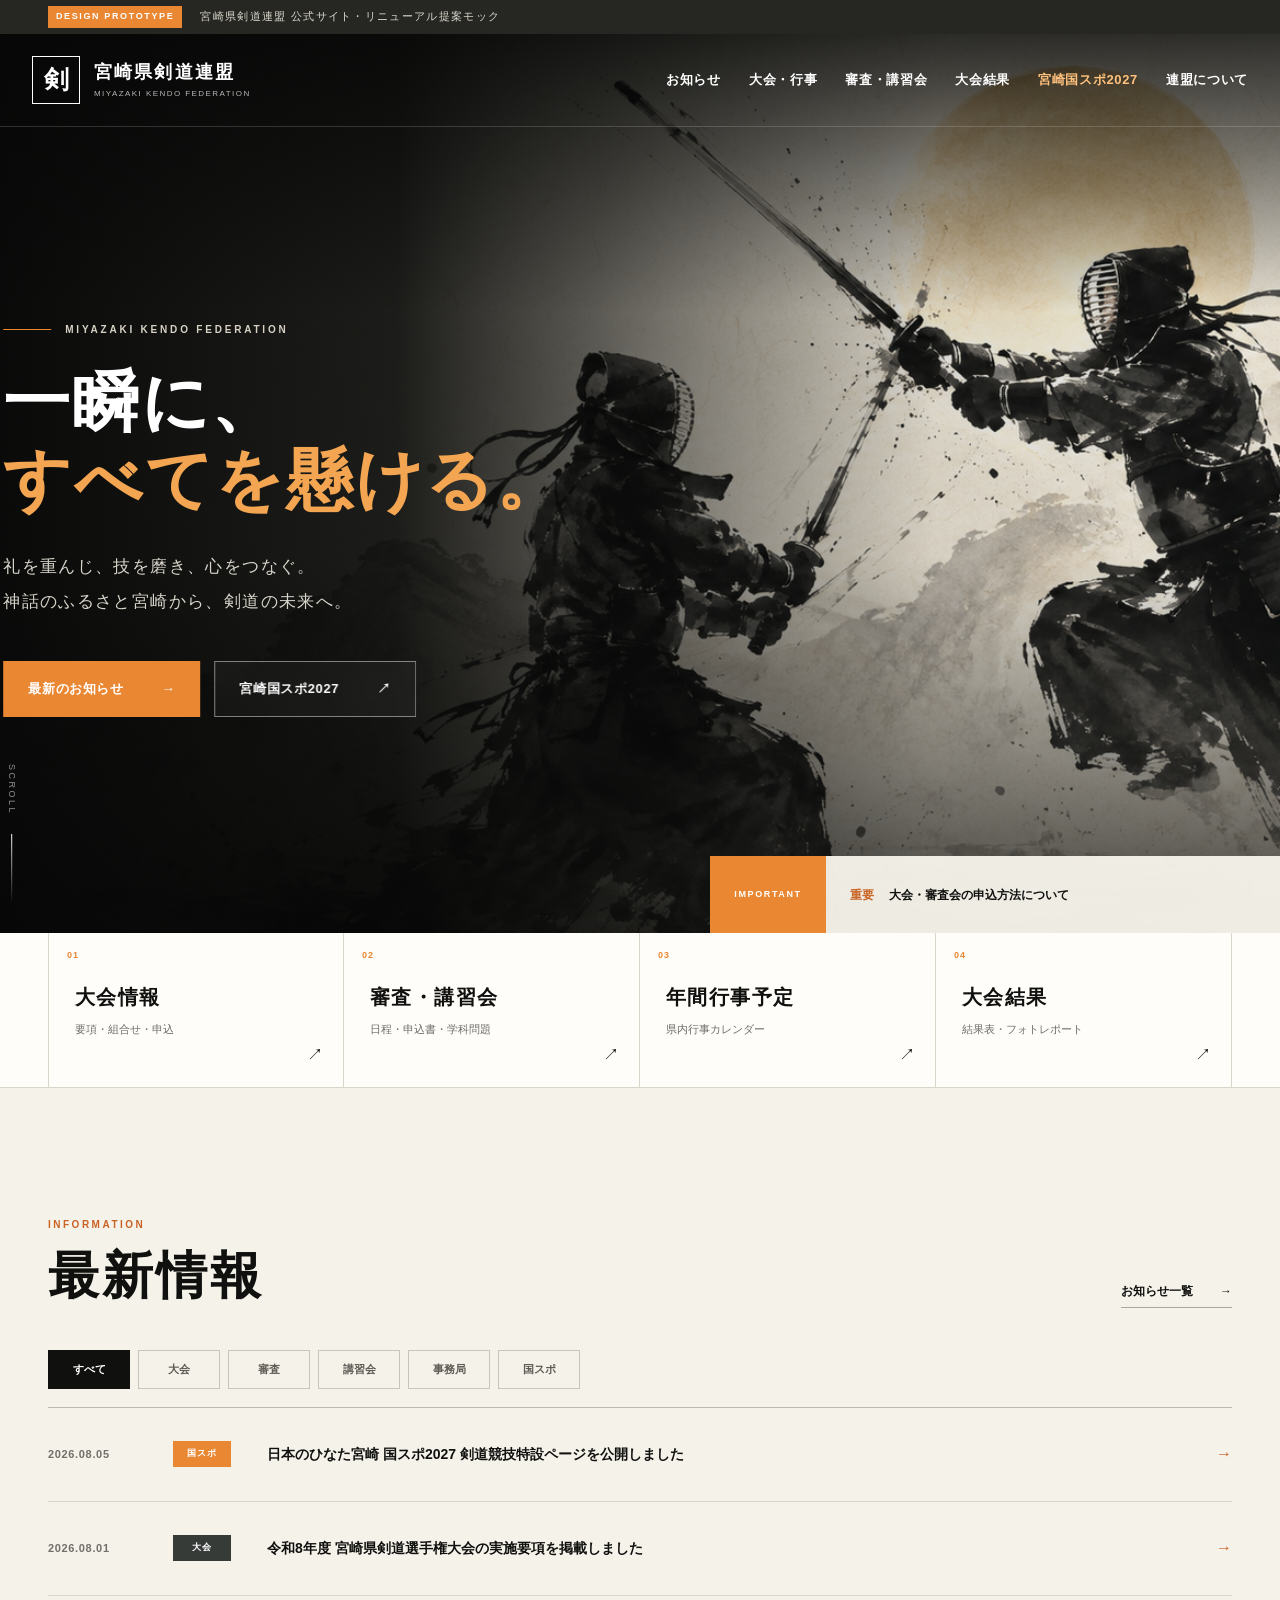
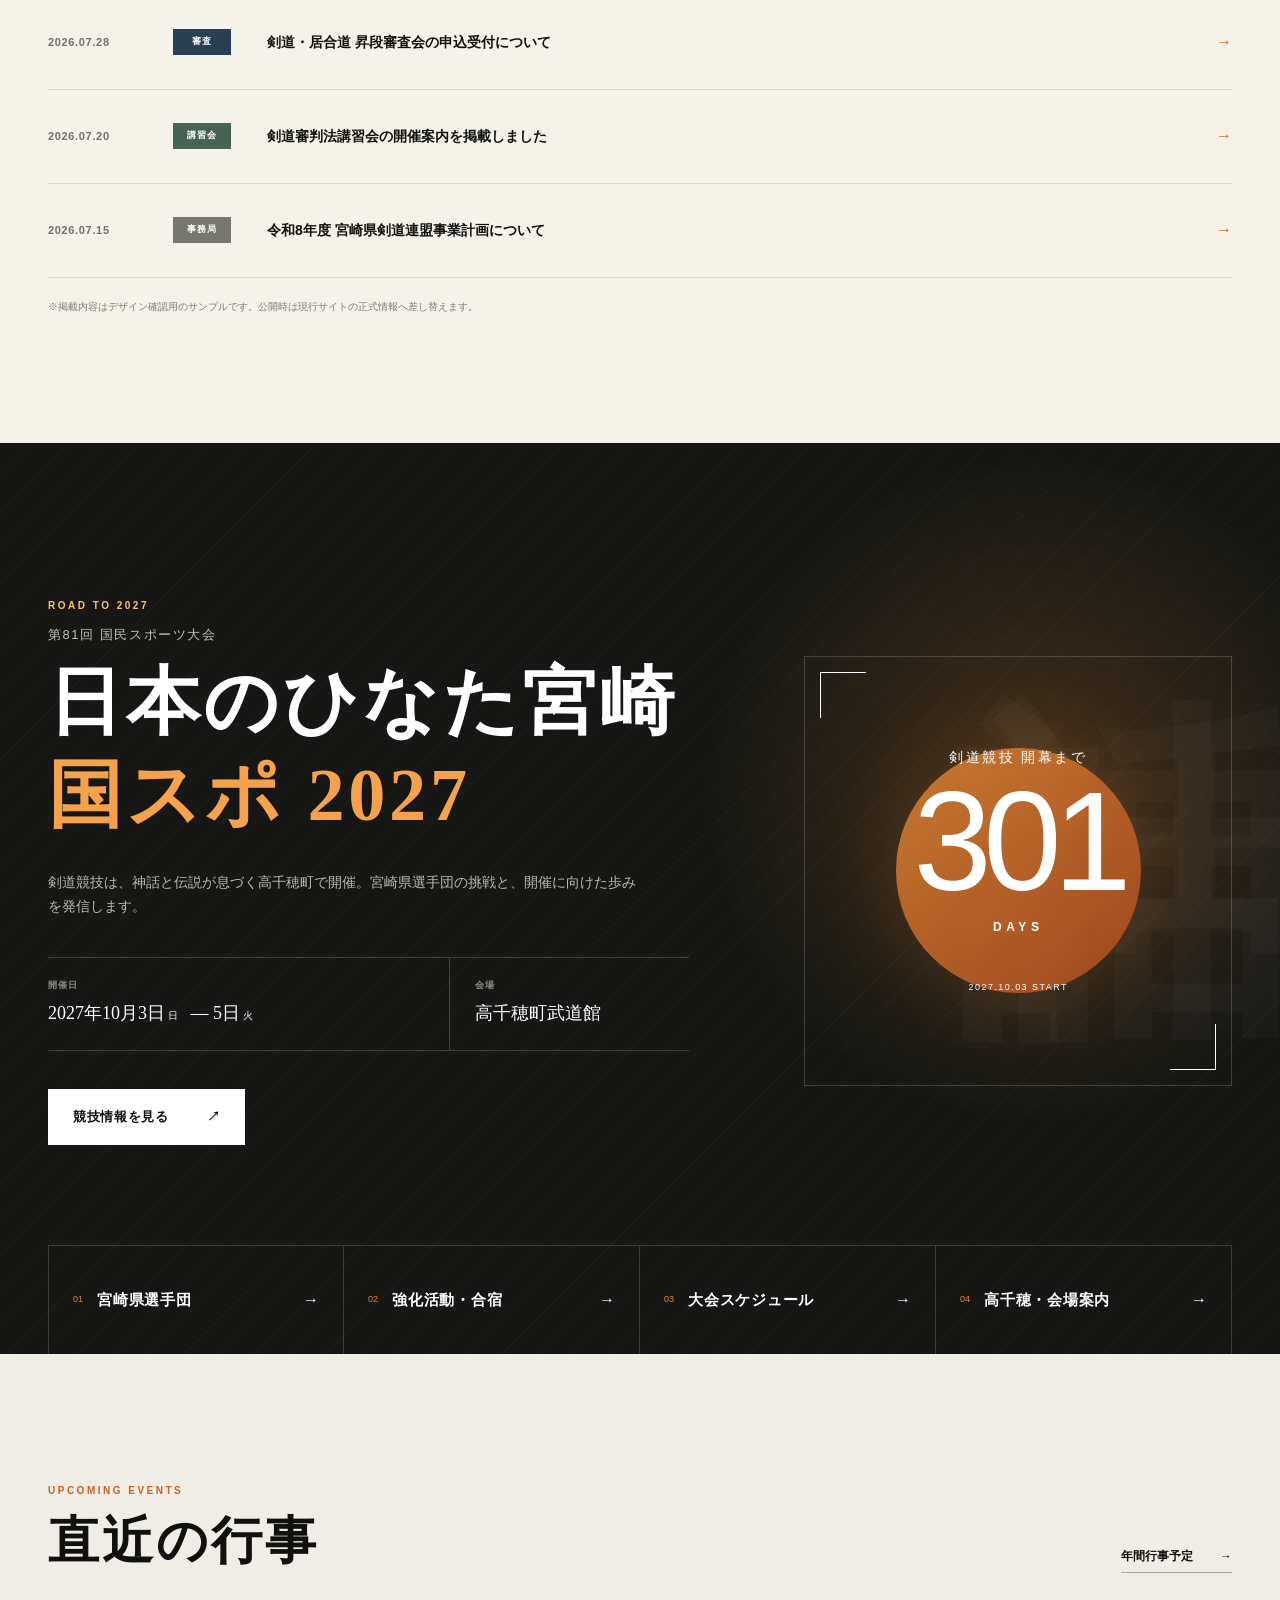
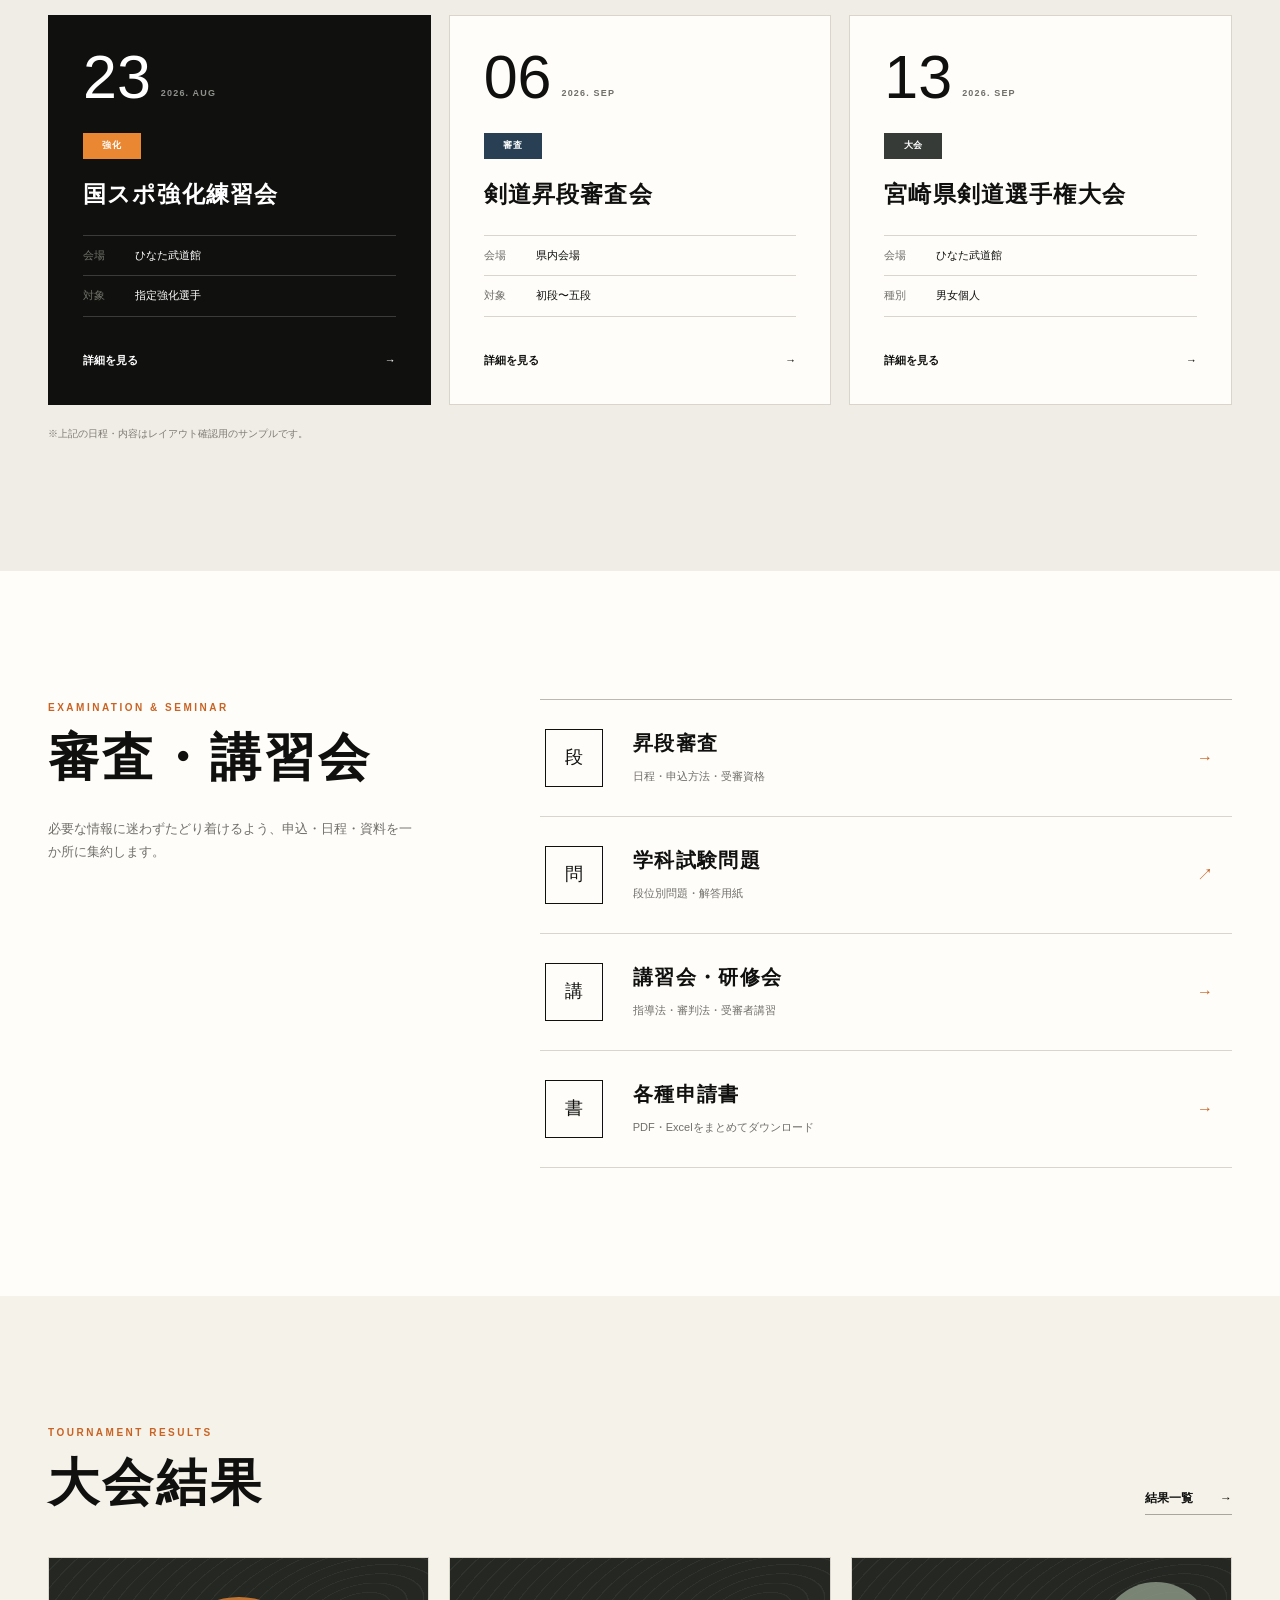
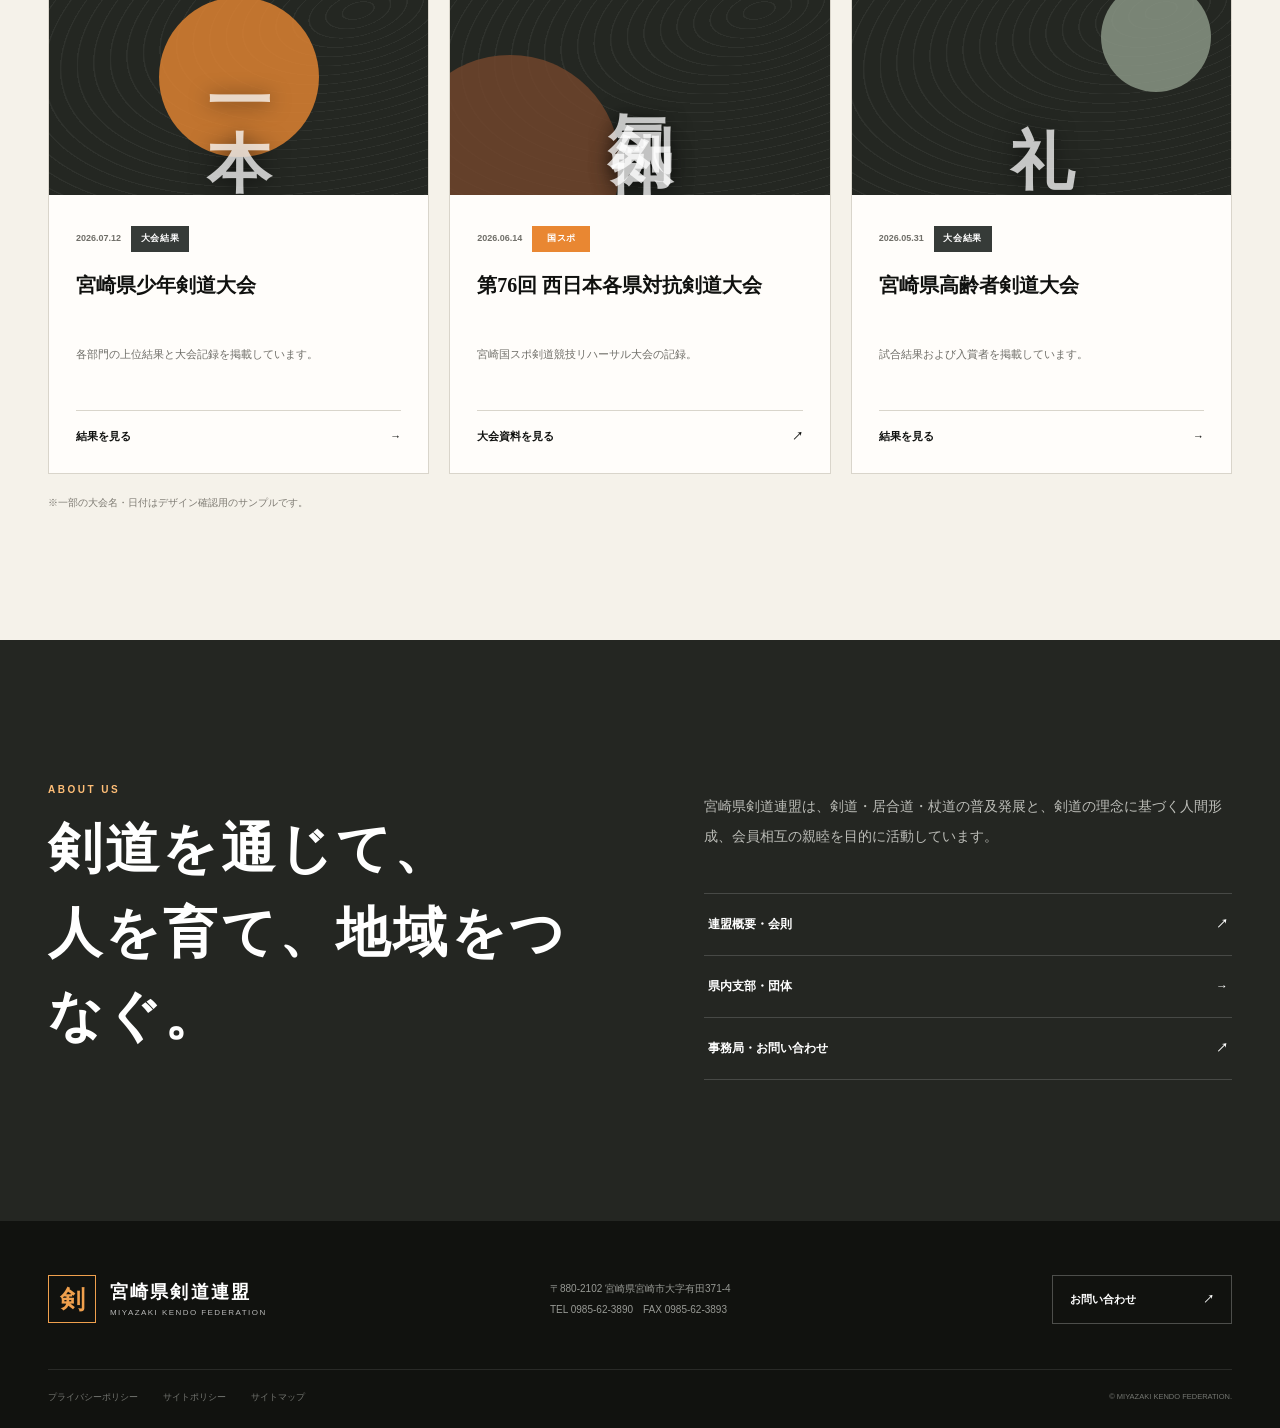
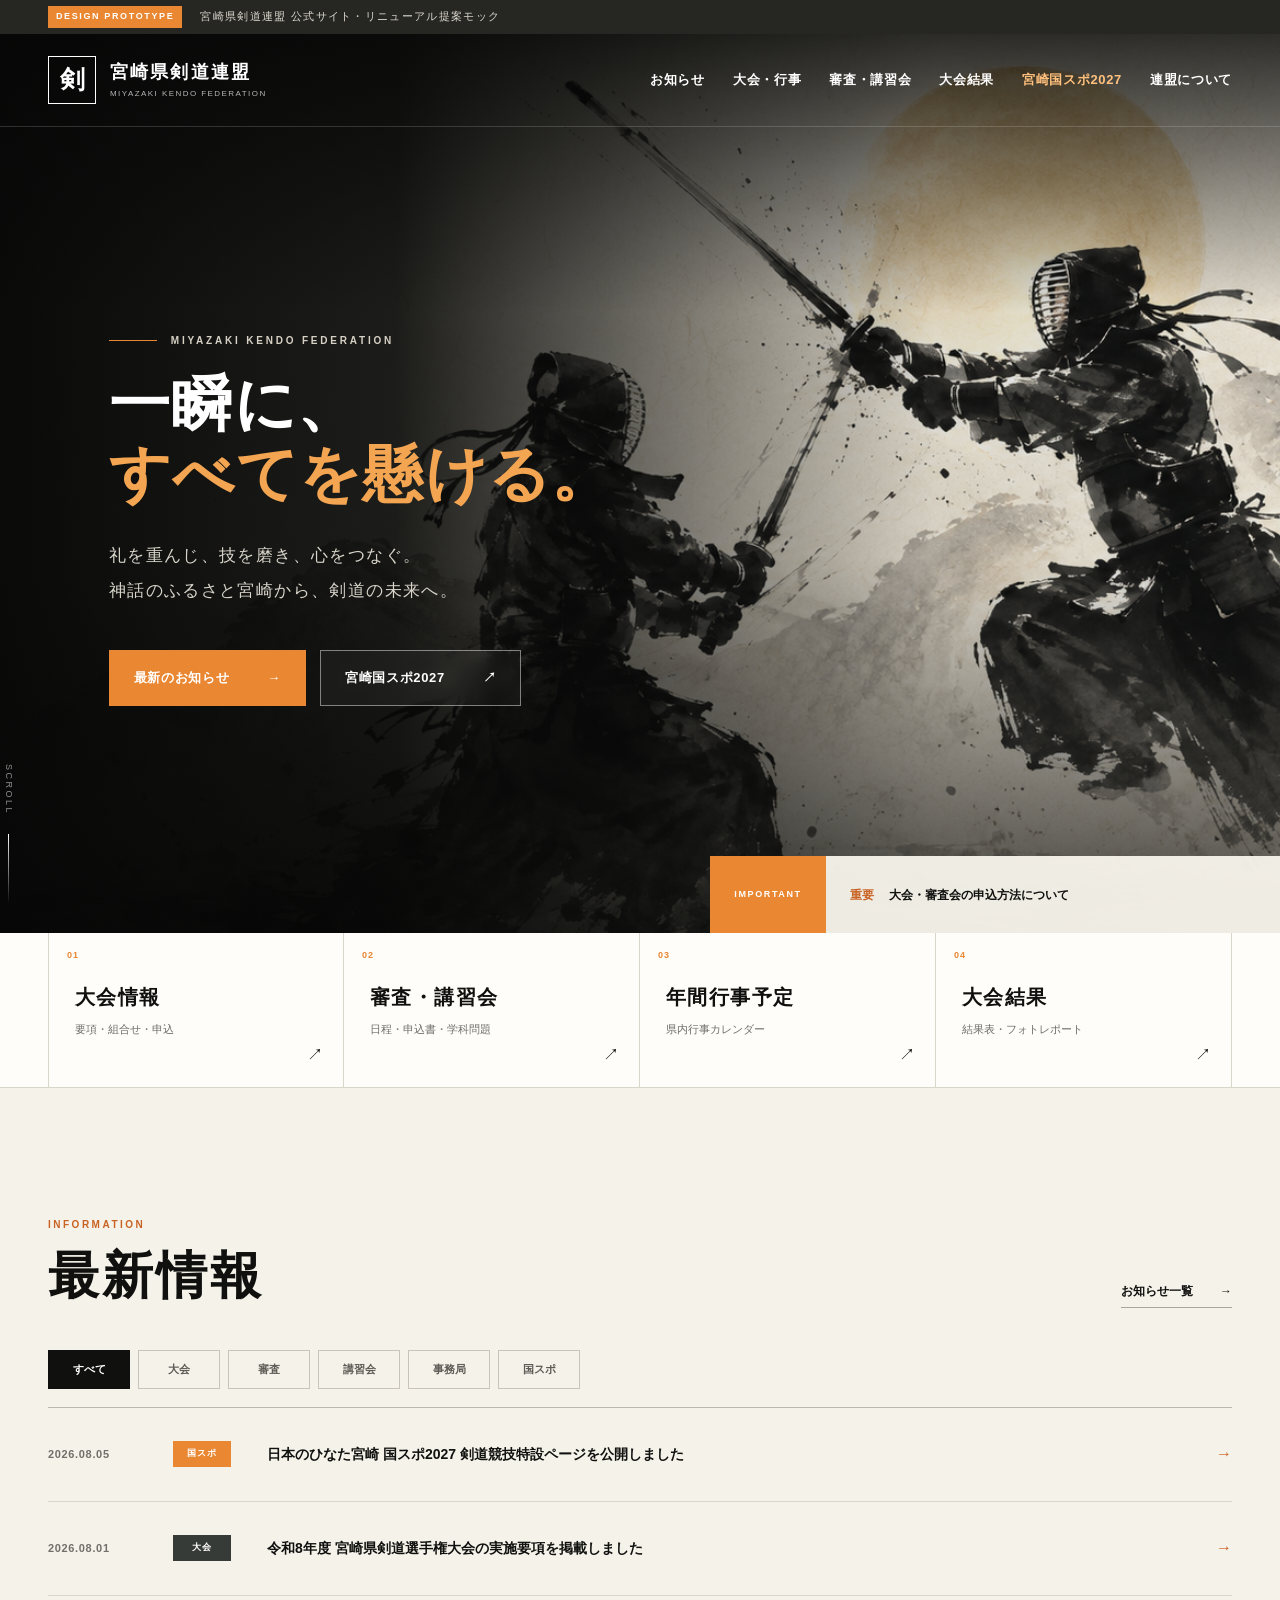
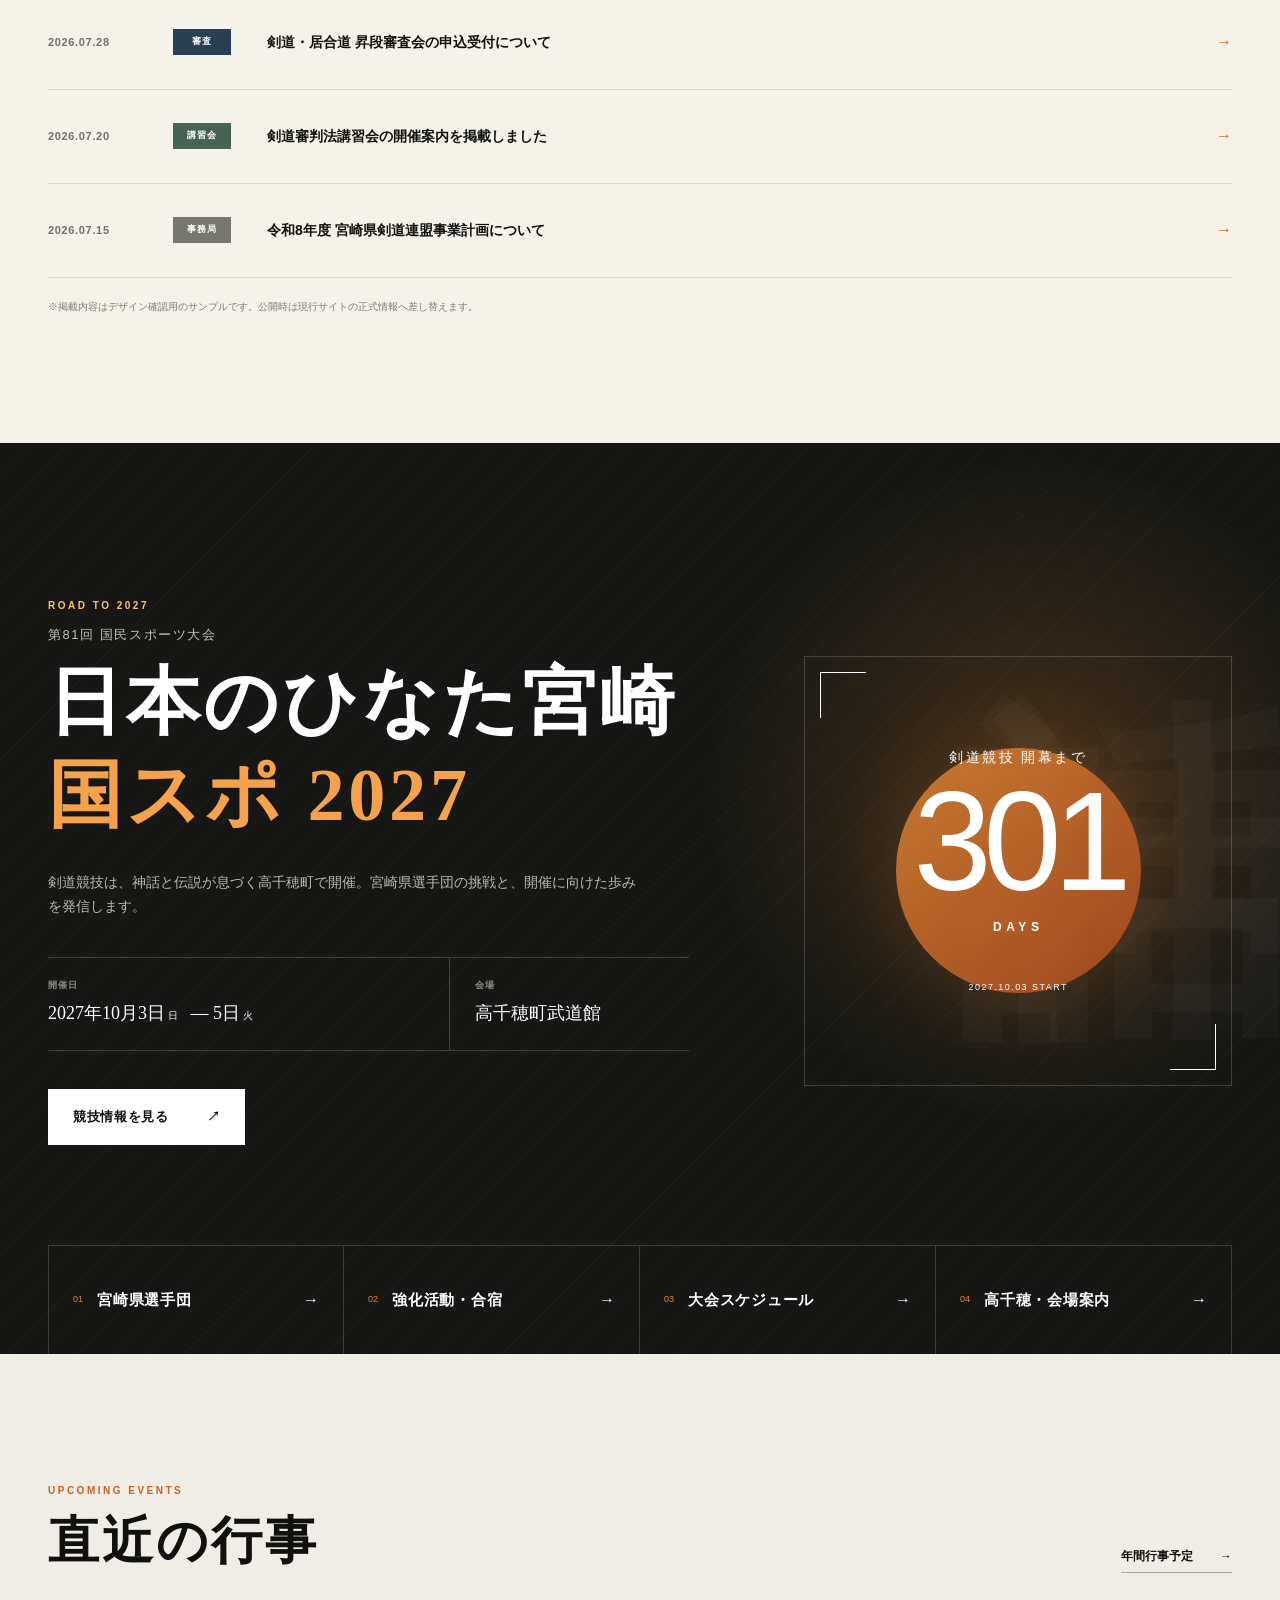
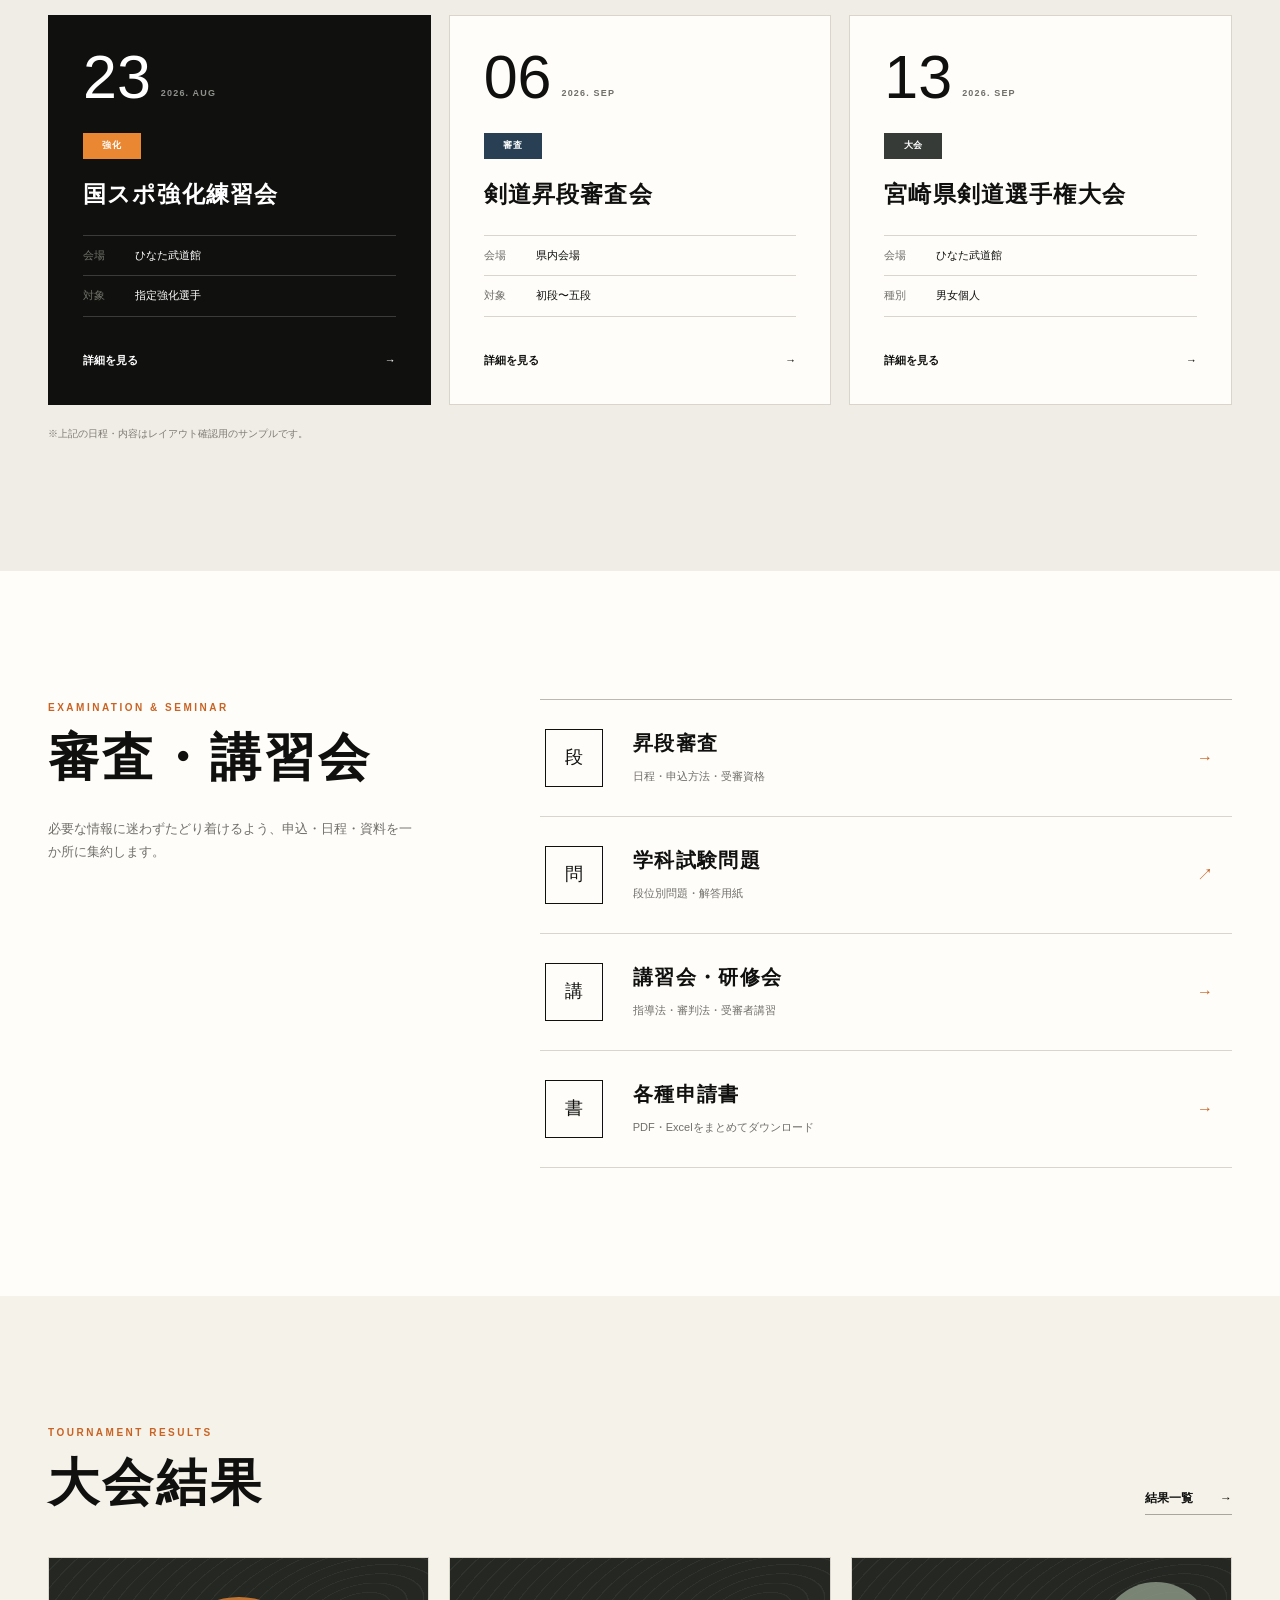
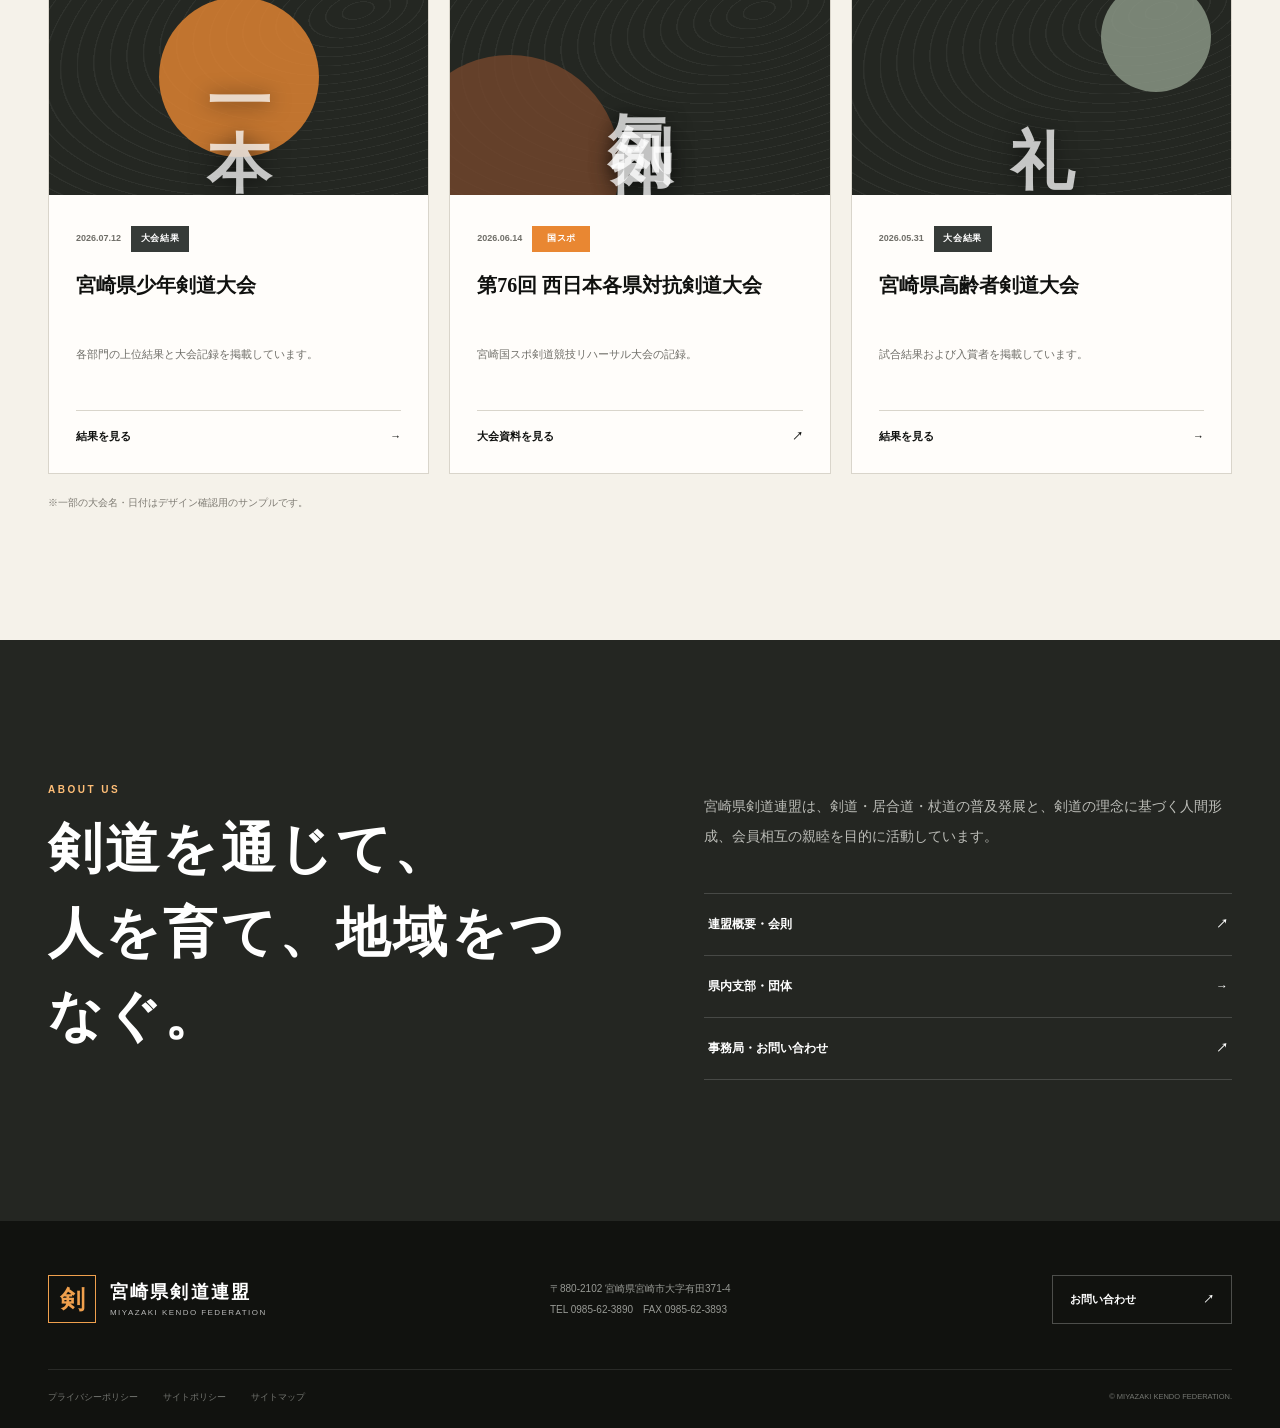
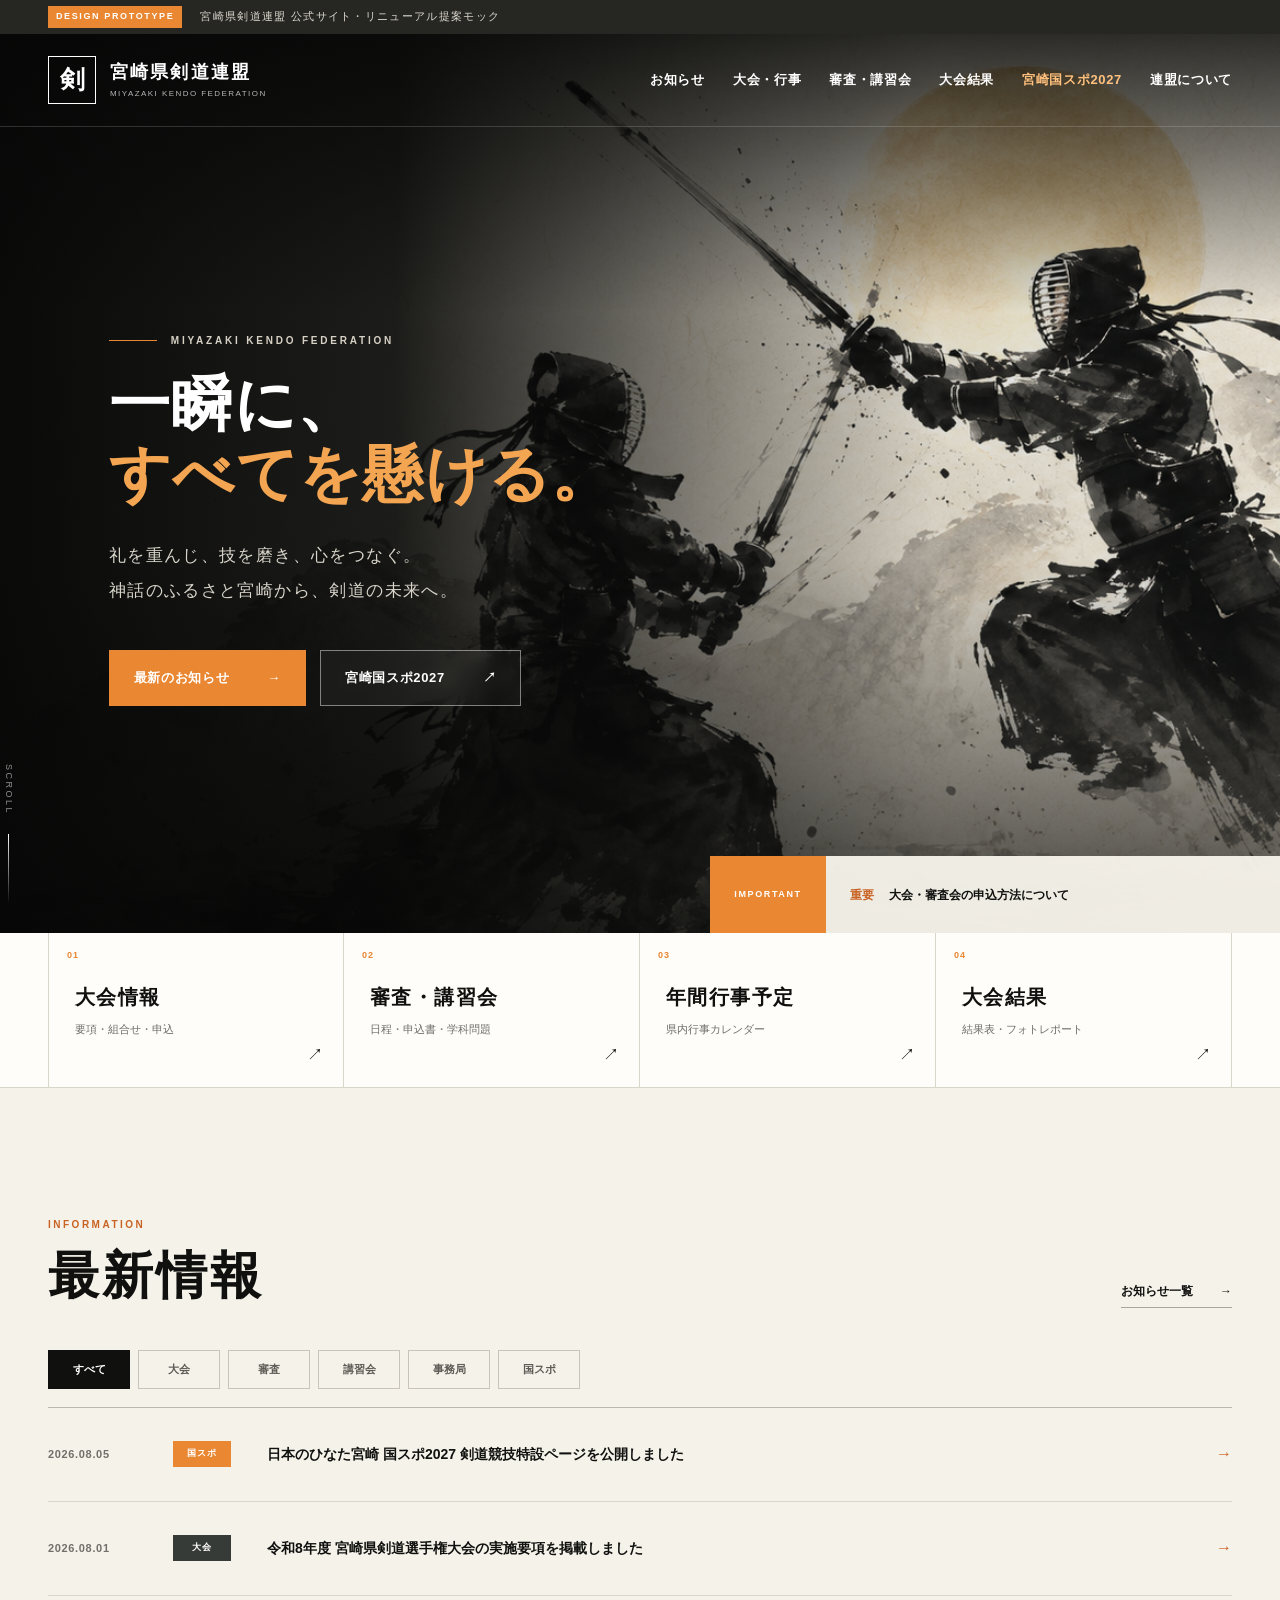
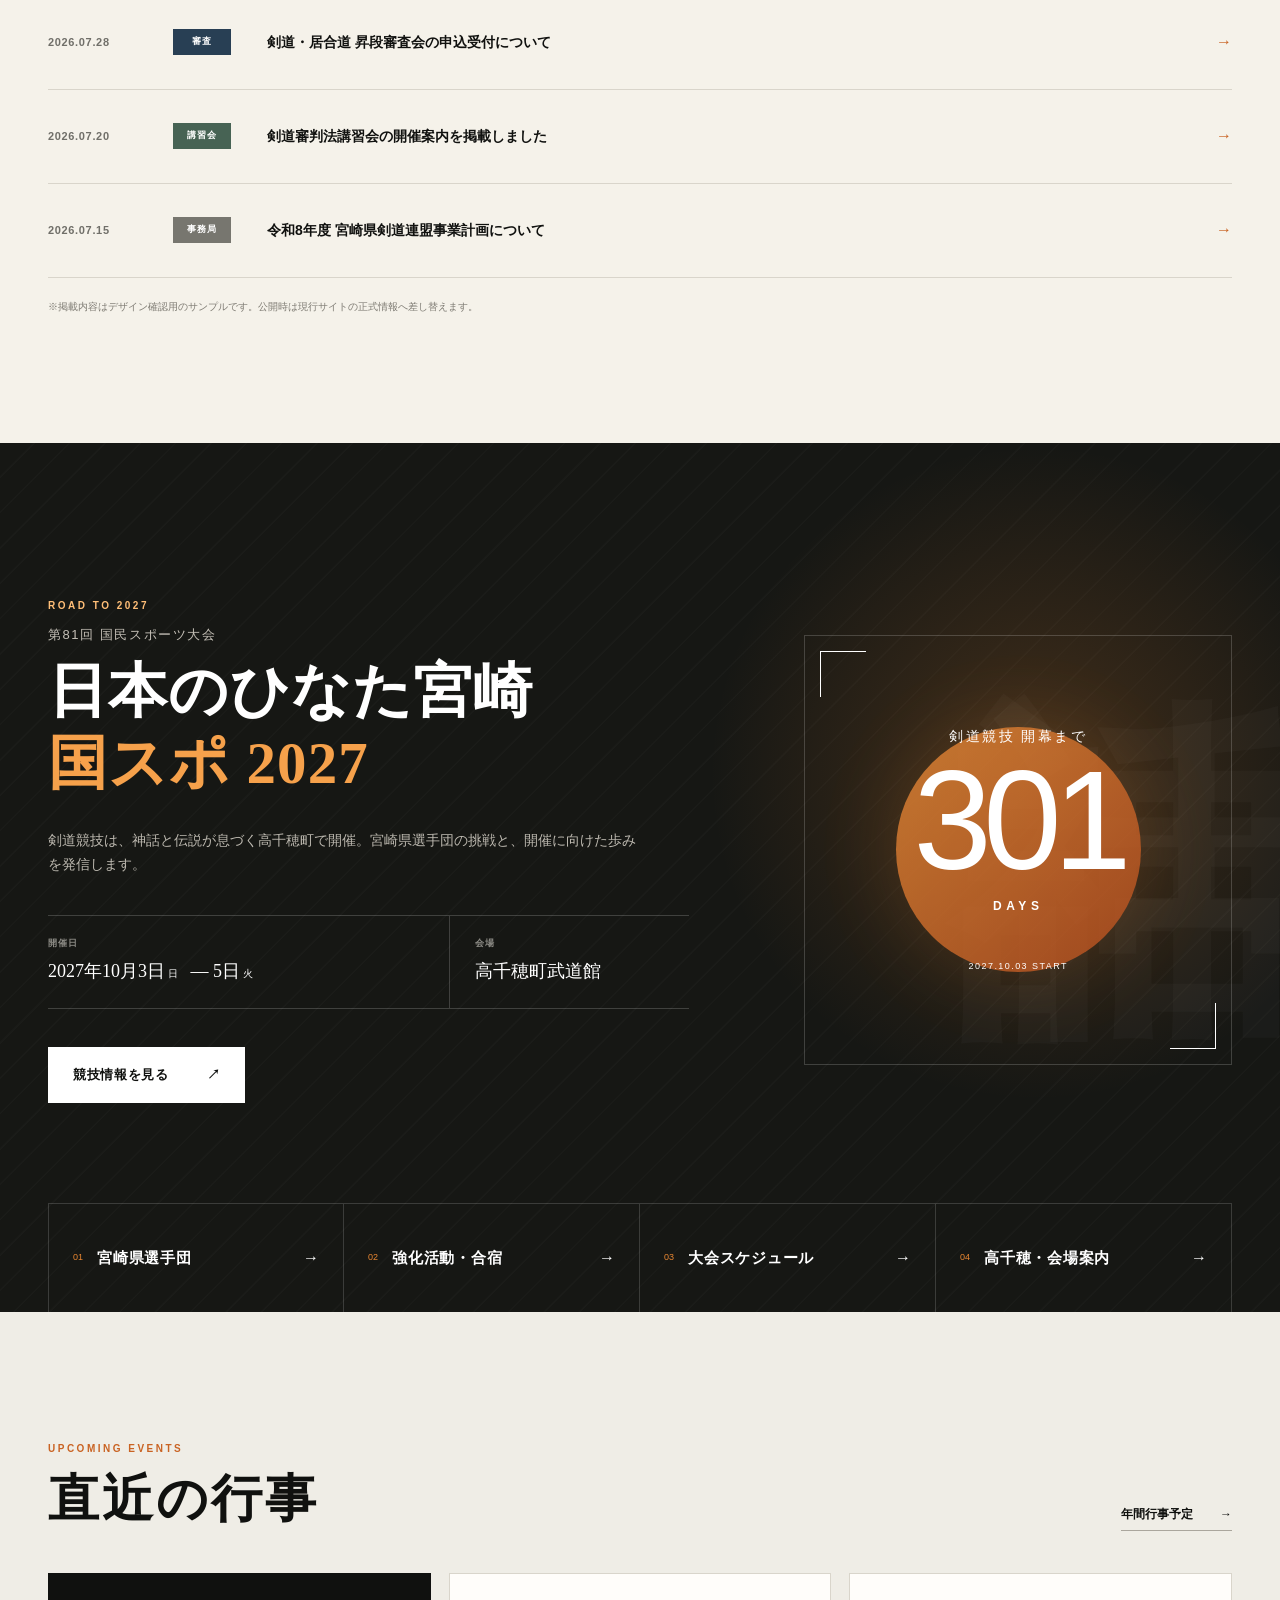
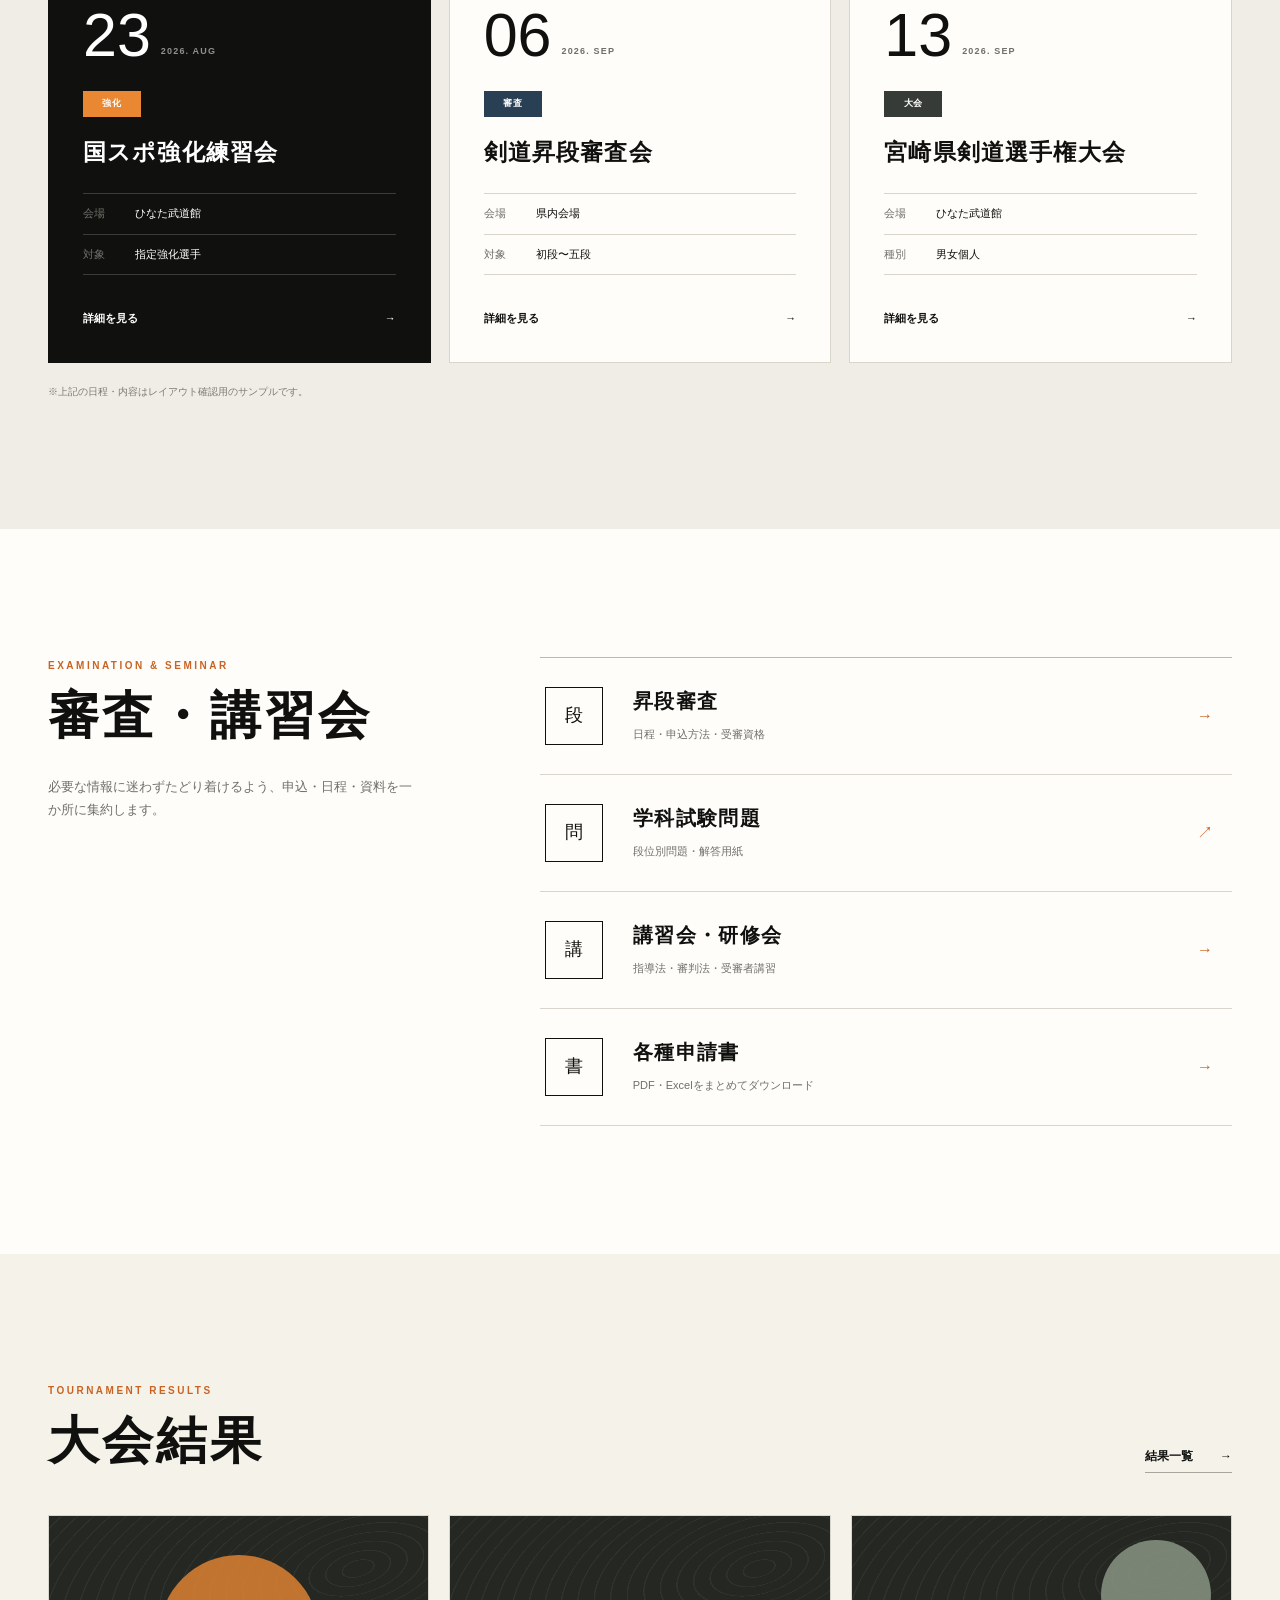
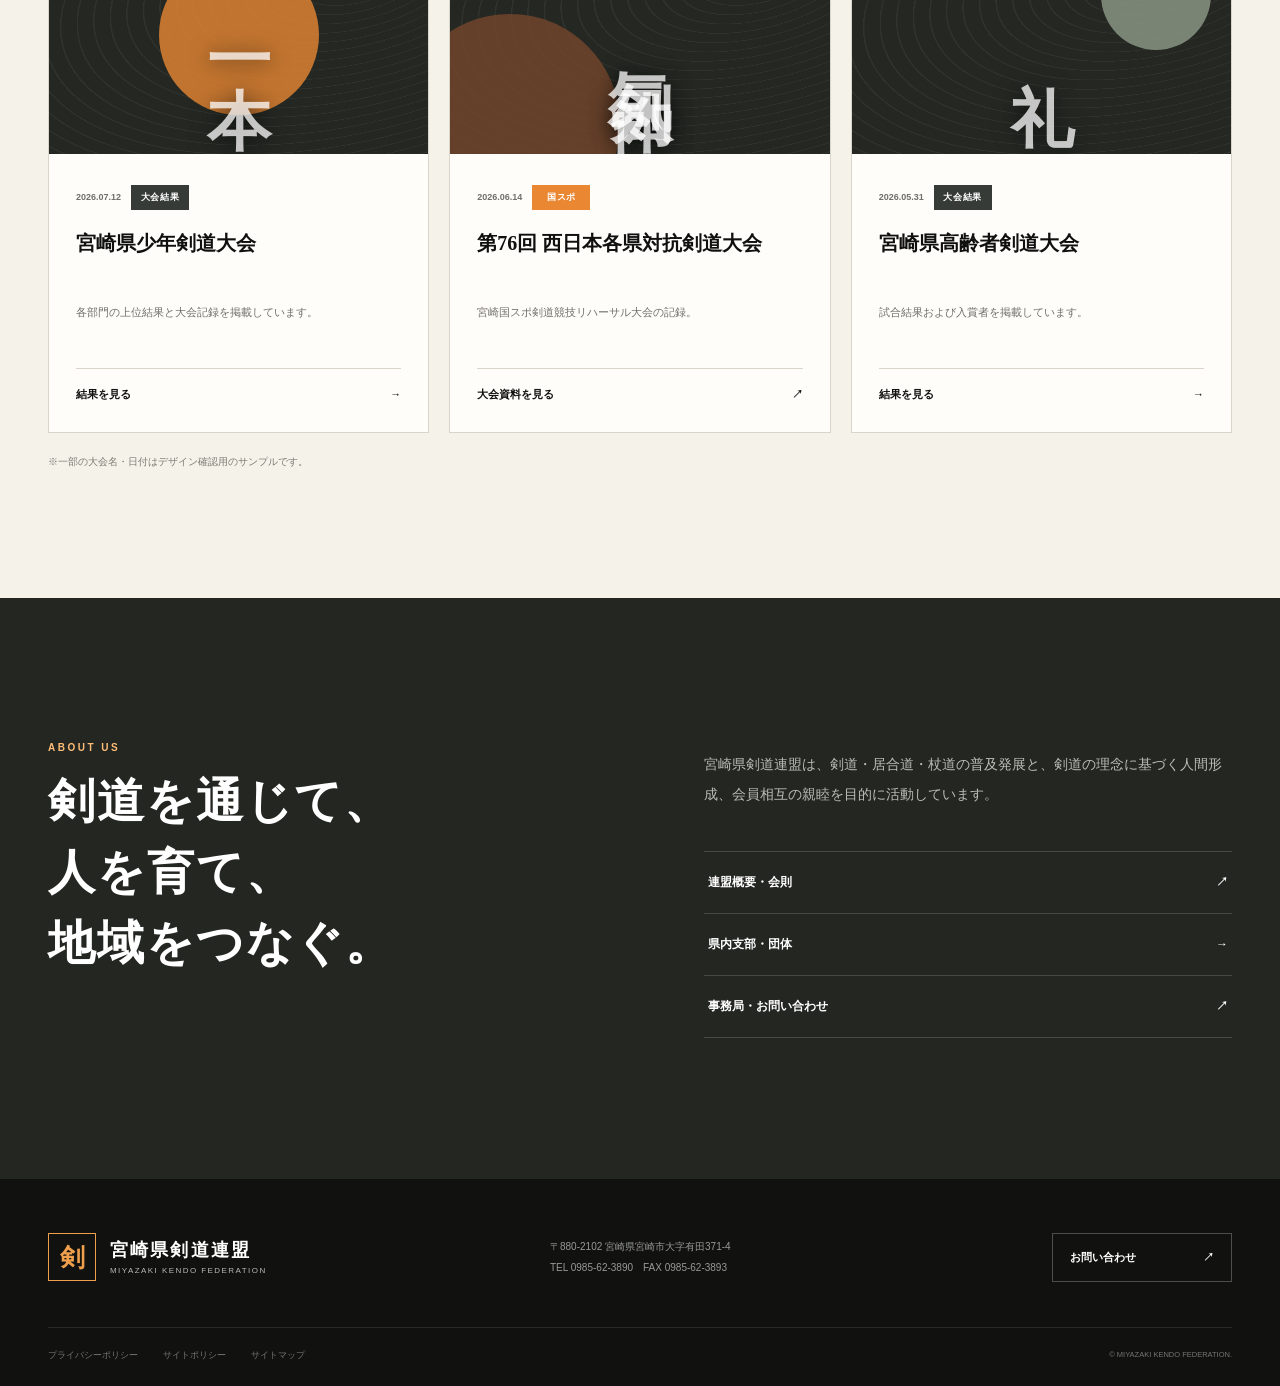
